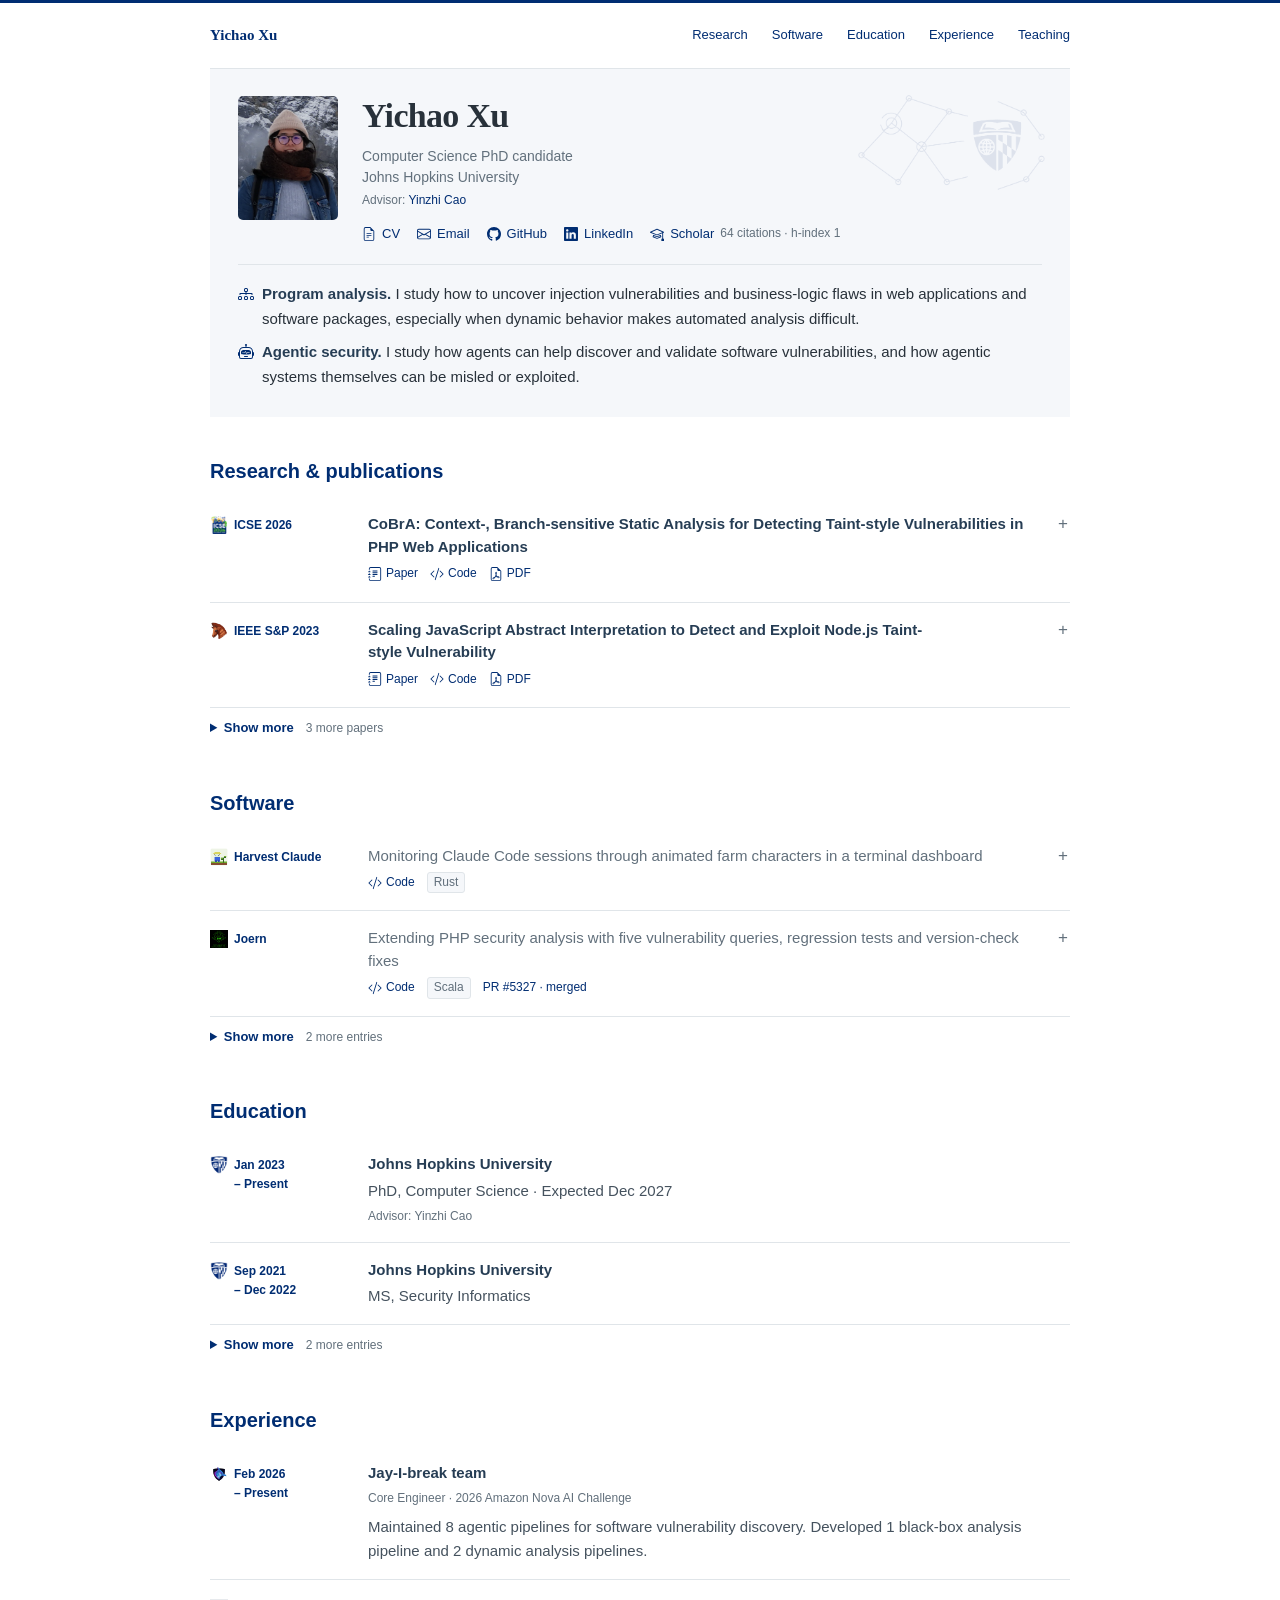
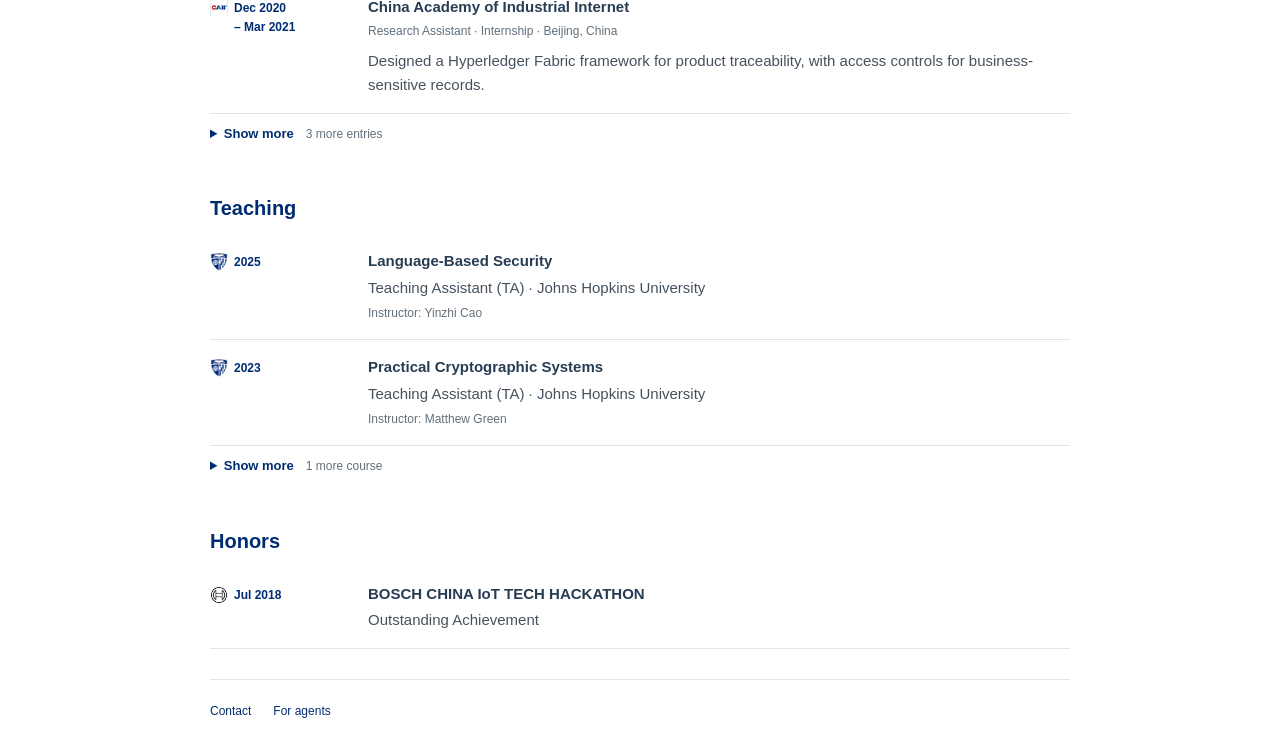
==== index.html @ 260a4c56 "feat(site): publish research homepage and one-page resume" ====
<!doctype html>
<!-- Source: templates/index.html.j2. Render with Jinja and the bibliometrics JSON data. -->
<html lang="en"><head><meta charset="utf-8"><meta name="viewport" content="width=device-width, initial-scale=1"><meta name="description" content="Yichao Xu, JHU computer science PhD candidate studying program analysis and agentic security."><title>Yichao Xu · Software Security Research</title><link rel="alternate" type="text/plain" href="llms.txt" title="Agent-readable profile"><link rel="stylesheet" href="home.css"><link rel="stylesheet" href="cobra-demo.css"></head>
<body><div class="site-wrap">
<header class="site-header"><a class="wordmark" href="#top">Yichao Xu</a><nav aria-label="Main navigation"><a href="#publications">Research</a><a href="#projects">Software</a><a href="#education">Education</a><a href="#experience">Experience</a><a href="#teaching">Teaching</a></nav></header>
<main id="top">
<div class="identity">
  <div class="identity-person">
  <img class="portrait" src="assets/github-avatar.png" width="100" height="124" alt="Yichao Xu">
  <div class="identity-copy">
    <h1>Yichao Xu</h1>
    <p class="position">Computer Science PhD candidate<br>Johns Hopkins University<br><span class="position-detail">Advisor: <a href="https://www.yinzhicao.org/">Yinzhi Cao</a></span></p>

  </div>
    <nav class="contacts" aria-label="Profile links">
      <a href="cv.html"><img class="link-icon" src="assets/icons/file-earmark-text.svg" width="14" height="14" alt="" aria-hidden="true">CV</a>
      <a href="mailto:yxu166@jhu.edu"><img class="link-icon" src="assets/icons/envelope.svg" width="14" height="14" alt="" aria-hidden="true">Email</a>
      <a href="https://github.com/samhsu-dev"><img class="link-icon" src="assets/icons/github.svg" width="14" height="14" alt="" aria-hidden="true">GitHub</a>
      <a href="https://www.linkedin.com/in/yichaoxu-jhu/"><img class="link-icon" src="assets/icons/linkedin.svg" width="14" height="14" alt="" aria-hidden="true">LinkedIn</a>
      <a href="https://scholar.google.com/citations?user=I8e-vacAAAAJ&amp;hl=en" title="Google Scholar, all-time citation metrics"><img class="link-icon" src="assets/icons/mortarboard.svg" width="14" height="14" alt="" aria-hidden="true">Scholar <span class="scholar-counts">64 citations · h-index 1</span></a>
    </nav>
  </div>
  <div class="identity-directions" aria-label="Research directions">
    <p><img class="direction-icon" src="assets/icons/diagram-3.svg" width="16" height="16" alt="" aria-hidden="true"><span><strong>Program analysis.</strong> I study how to uncover injection vulnerabilities and business-logic flaws in web applications and software packages, especially when dynamic behavior makes automated analysis difficult.</span></p>
    <p><img class="direction-icon" src="assets/icons/robot.svg" width="16" height="16" alt="" aria-hidden="true"><span><strong>Agentic security.</strong> I study how agents can help discover and validate software vulnerabilities, and how agentic systems themselves can be misled or exploited.</span></p>
  </div>
</div>
<section id="publications"><h2>Research &amp; publications</h2><article class="publication" id="cobra"><details class="work-details"><summary class="work-summary"><span class="entry-label"><span class="entry-marks"><img class="entry-icon" src="assets/icse-2026.png" width="18" height="18" alt="" aria-hidden="true"></span><span class="entry-label-text">ICSE 2026</span></span><div class="work-heading"><h3 class="work-title">CoBrA: Context-, Branch-sensitive Static Analysis for Detecting Taint-style Vulnerabilities in PHP Web Applications</h3> <span class="work-actions"><a href="https://dl.acm.org/doi/10.1145/3744916.3773195" aria-label="Paper: CoBrA: Context-, Branch-sensitive Static Analysis for Detecting Taint-style Vulnerabilities in PHP Web Applications"><img class="link-icon" src="assets/icons/journal-text.svg" width="14" height="14" alt="" aria-hidden="true">Paper</a><a href="https://github.com/jhu-seclab-cobra" aria-label="Code: CoBrA: Context-, Branch-sensitive Static Analysis for Detecting Taint-style Vulnerabilities in PHP Web Applications"><img class="link-icon" src="assets/icons/code-slash.svg" width="14" height="14" alt="" aria-hidden="true">Code</a><a href="https://www.yinzhicao.org/COBRA/cobra.pdf" aria-label="PDF: CoBrA: Context-, Branch-sensitive Static Analysis for Detecting Taint-style Vulnerabilities in PHP Web Applications"><img class="link-icon" src="assets/icons/file-earmark-pdf.svg" width="14" height="14" alt="" aria-hidden="true">PDF</a></span></div></summary><div class="work-body"><p class="pub-meta"><span>First author</span></p><p class="pub-description">PHP applications can choose which functions to call at runtime, making vulnerabilities difficult to detect statically. I designed and built CoBrA to resolve these calls using their calling context and track unsafe input flows. It found 54 previously unknown vulnerabilities in 19 web applications.</p><p class="pub-authors"><strong>Yichao Xu</strong>, Mingqing Kang, Neil Thimmaiah, Rigel Gjomemo, V. N. Venkatakrishnan, Yinzhi Cao</p><details class="demo-disclosure" id="cobra-demo-details">
      <summary>How CoBrA works <span>Resolve dynamic calls, then check the data flow</span></summary>
    <div class="cobra-demo">
      <div class="demo-toolbar">
        <span class="demo-toolbar-label"><img class="demo-logo" src="assets/cobra.png" width="40" height="40" alt="CoBrA">Which paths can this request take?</span>
        <div class="context-options" role="group" aria-label="Choose a calling context">
          <button type="button" data-context="feed" aria-pressed="true">Feed call</button>
          <button type="button" data-context="admin" aria-pressed="false">Admin call</button>
        </div>
      </div>
      <div class="phase-controls" role="group" aria-label="CoBrA analysis phases">
        <button type="button" data-phase="0" aria-pressed="true"><span>Phase I</span>Dependency generation</button>
        <button type="button" data-phase="1" aria-pressed="false"><span>Phase II</span>Call paths generation</button>
        <button type="button" data-phase="2" aria-pressed="false"><span>Phase III</span>Vulnerabilities detection</button>
      </div>
      <div class="phase-takeaway"><h4 id="phase-heading"></h4><p id="cobra-result" aria-live="polite"></p></div>

      <div class="demo-panels">
        <div class="demo-code-panel"><p class="demo-code-label">PHP</p><pre class="demo-code" aria-label="Simplified PHP example"><code id="cobra-code"></code></pre></div>
        <div class="demo-graph-panel">
          <p class="demo-graph-label" id="graph-label">Dependencies within controller</p>
          <p class="target-label" id="target-label">$action . "_controller" → ?</p>
          <div class="call-graph" id="cobra-graph" role="img" aria-label="Analysis graph; the current phase and result are described in adjacent text."></div>
        </div>
      </div>
      <div class="demo-nav"><button id="cobra-next" type="button">Next: Phase II →</button></div>
      <details class="technical-details"><summary>Phase details: input, method and output</summary>
      <dl class="phase-explanation"><dt>Input</dt><dd id="phase-input"></dd><dt>Method</dt><dd id="phase-method"></dd><dt>Output</dt><dd id="phase-output"></dd></dl>
      </details>
<details class="technical-details"><summary>Full reduced PHP example</summary><pre class="full-code"><code id="cobra-full-code"></code></pre></details>
</div>
<p class="demo-caption">Adapted from the <a href="https://www.yinzhicao.org/COBRA/cobra.pdf">paper’s Emoncms example</a>; parsing, database setup and the other engine’s body are omitted. Predefined analysis states; no PHP or CoBrA execution.</p>
</details></div></details></article>
<article class="publication" id="fast"><details class="work-details"><summary class="work-summary"><span class="entry-label"><span class="entry-marks"><img class="entry-icon" src="assets/ieee-sp-2023.png" width="18" height="18" alt="" aria-hidden="true"></span><span class="entry-label-text">IEEE S&amp;P 2023</span></span><div class="work-heading"><h3 class="work-title">Scaling JavaScript Abstract Interpretation to Detect and Exploit Node.js Taint-style Vulnerability</h3> <span class="work-actions"><a href="https://ieeexplore.ieee.org/document/10179352" aria-label="Paper: Scaling JavaScript Abstract Interpretation to Detect and Exploit Node.js Taint-style Vulnerability"><img class="link-icon" src="assets/icons/journal-text.svg" width="14" height="14" alt="" aria-hidden="true">Paper</a><a href="https://github.com/fast-sp-2023/fast" aria-label="Code: Scaling JavaScript Abstract Interpretation to Detect and Exploit Node.js Taint-style Vulnerability"><img class="link-icon" src="assets/icons/code-slash.svg" width="14" height="14" alt="" aria-hidden="true">Code</a><a href="https://www.yinzhicao.org/FAST/ODGen-FAST.pdf" aria-label="PDF: Scaling JavaScript Abstract Interpretation to Detect and Exploit Node.js Taint-style Vulnerability"><img class="link-icon" src="assets/icons/file-earmark-pdf.svg" width="14" height="14" alt="" aria-hidden="true">PDF</a></span></div></summary><div class="work-body"><p class="pub-meta"><span>Second author</span></p><p class="pub-description">FAST addresses the cost of analyzing dynamic JavaScript by constructing candidate call paths, then focusing analysis on statements relevant to a potential vulnerability. I implemented JavaScript abstract interpretation and led the evaluation, which found 242 previously unknown vulnerabilities in npm packages.</p><p class="pub-authors">Mingqing Kang, <strong>Yichao Xu</strong>, Song Li, Rigel Gjomemo, Jianwei Hou, V. N. Venkatakrishnan, Yinzhi Cao</p></div></details></article>
<details class="more-items" id="more-publications"><summary><span class="when-closed">Show more</span><span class="when-open">Show less</span><span class="summary-note">3 more papers</span></summary><article class="publication" id="discovery"><details class="work-details"><summary class="work-summary"><span class="entry-label"><span class="entry-marks"><img class="entry-icon" src="assets/icons/journal-text.svg" width="18" height="18" alt="" aria-hidden="true"></span><span class="entry-label-text">Preprint 2026</span></span><div class="work-heading"><h3 class="work-title">Discovery or Memorization? A Faithful Benchmark for Real-World Business-Logic Vulnerability Discovery</h3> <span class="work-actions"><a href="https://arxiv.org/abs/2610.17542" aria-label="Paper: Discovery or Memorization? A Faithful Benchmark for Real-World Business-Logic Vulnerability Discovery"><img class="link-icon" src="assets/icons/journal-text.svg" width="14" height="14" alt="" aria-hidden="true">Paper</a><a href="https://arxiv.org/pdf/2610.17542" aria-label="PDF: Discovery or Memorization? A Faithful Benchmark for Real-World Business-Logic Vulnerability Discovery"><img class="link-icon" src="assets/icons/file-earmark-pdf.svg" width="14" height="14" alt="" aria-hidden="true">PDF</a></span></div></summary><div class="work-body"><p class="pub-meta"><span>arXiv preprint</span></p><p class="pub-description">AnonVul evaluates whether vulnerability-discovery agents find business-logic flaws or rely on recognizable software identity. The benchmark uses anonymized vulnerability tasks, sandboxed execution and expert-defined checks to test discovery performance.</p><p class="pub-authors">Rui Yang, <strong>Yichao Xu</strong>, Zhuohao Zhang, Jiahao Ji, Chaowei Xiao, Yinzhi Cao, Ziyang Li</p></div></details></article>
<article class="publication" id="context"><details class="work-details"><summary class="work-summary"><span class="entry-label"><span class="entry-marks"><img class="entry-icon" src="assets/icons/journal-text.svg" width="18" height="18" alt="" aria-hidden="true"></span><span class="entry-label-text">Preprint 2026</span></span><div class="work-heading"><h3 class="work-title">Same Request, Different Boundary: Evaluating Cybersecurity Assistance across Conversational Contexts</h3> <span class="work-actions"><a href="https://arxiv.org/abs/2609.00578" aria-label="Paper: Same Request, Different Boundary: Evaluating Cybersecurity Assistance across Conversational Contexts"><img class="link-icon" src="assets/icons/journal-text.svg" width="14" height="14" alt="" aria-hidden="true">Paper</a><a href="https://arxiv.org/pdf/2609.00578" aria-label="PDF: Same Request, Different Boundary: Evaluating Cybersecurity Assistance across Conversational Contexts"><img class="link-icon" src="assets/icons/file-earmark-pdf.svg" width="14" height="14" alt="" aria-hidden="true">PDF</a></span></div></summary><div class="work-body"><p class="pub-meta"><span>arXiv preprint</span></p><p class="pub-description">3R-Bench tests how preceding conversation changes an LLM’s response to the same cybersecurity request. It distinguishes refusal, bounded assistance, compliance and provider blocking, separating response behavior from the request itself.</p><p class="pub-authors">Rui Yang, Yang Hong, <strong>Yichao Xu</strong>, Zhengyu Liu, Yinzhi Cao, Ziyang Li</p></div></details></article><article class="publication" id="iot-dos"><details class="work-details"><summary class="work-summary"><span class="entry-label"><span class="entry-marks"><img class="entry-icon" src="assets/icons/journal-text.svg" width="18" height="18" alt="" aria-hidden="true"></span><span class="entry-label-text">2018</span></span><h3 class="work-title">A Denial of Services Attack for IOT System</h3></summary><div class="work-body"><p class="pub-meta"><span>Science and Wealth · Jun 2018</span></p><p class="entry-meta">ISSN 1671-2226</p></div></details></article></details></section>
<section id="projects"><h2>Software</h2>
<article class="software-entry"><details class="work-details"><summary class="work-summary"><h3 class="entry-label software-name"><span class="entry-marks"><img class="entry-icon" src="assets/harvest-icon.png" width="18" height="18" alt="" aria-hidden="true"></span><span>Harvest Claude</span></h3><div class="work-heading"><p class="software-tagline">Monitoring Claude Code sessions through animated farm characters in a terminal dashboard</p><span class="work-actions"><a href="https://github.com/samhsu-dev/harvest-claude" aria-label="Code: Harvest Claude"><img class="link-icon" src="assets/icons/code-slash.svg" width="14" height="14" alt="" aria-hidden="true">Code</a><span class="language-tag" aria-label="Language: Rust">Rust</span></span></div></summary><div class="work-body"><p class="project-description">Shows when agents are working, idle or waiting for input.</p>
<figure class="software-example"><figcaption>Example · Terminal</figcaption>
<p class="example-note">Requires Rust 1.85+ and a terminal with 24-bit color.</p>
<pre><code class="language-bash">git clone https://github.com/samhsu-dev/harvest-claude.git
cd harvest-claude
cargo install --path .
harvest-claude</code></pre>
<p class="example-note">Active Claude Code sessions appear automatically as farm characters.</p></figure>
<img class="software-preview" src="assets/harvest-preview.png" width="2446" height="1444" alt="Harvest Claude’s terminal farm interface with pixel-art characters and crop fields" loading="lazy"></div></details></article>
<article class="software-entry"><details class="work-details"><summary class="work-summary"><h3 class="entry-label software-name"><span class="entry-marks"><img class="entry-icon" src="assets/organizations/joern.png" width="18" height="18" alt="" aria-hidden="true"></span><span>Joern</span></h3><div class="work-heading"><p class="software-tagline">Extending PHP security analysis with five vulnerability queries, regression tests and version-check fixes</p><span class="work-actions"><a href="https://github.com/joernio/joern" aria-label="Code: Joern"><img class="link-icon" src="assets/icons/code-slash.svg" width="14" height="14" alt="" aria-hidden="true">Code</a><span class="language-tag" aria-label="Language: Scala">Scala</span><a href="https://github.com/joernio/joern/pull/5327" aria-label="Merged contribution: Joern PR 5327">PR #5327 · merged</a></span></div></summary><div class="work-body"><p class="project-description">Contributed upstream queries for SQL injection, command injection, code injection, unsafe file operations and XSS, with positive and negative tests. Also fixed PHP version checks for distribution-specific version strings. PR #5327 was merged on February 28, 2025.</p>
<figure class="software-example"><figcaption>Example · PHP test case</figcaption>
<p class="example-note">A minimal SQL-injection case from the merged PR’s tests:</p>
<pre><code class="language-php">&lt;?php
$input = $_GET[&quot;username&quot;];
$query = &quot;SELECT * FROM users WHERE name = '$input'&quot;;
$result = mysql_query($query);</code></pre>
<p class="example-note">The contributed query checks whether request input reaches a database call. The test pairs this case with a constant-input case that should produce no match.</p></figure>
</div></details></article>
<details class="more-items" id="more-projects"><summary><span class="when-closed">Show more</span><span class="when-open">Show less</span><span class="summary-note">2 more entries</span></summary>
<article class="software-entry"><details class="work-details"><summary class="work-summary"><h3 class="entry-label software-name"><span class="entry-marks"><img class="entry-icon" src="assets/icons/github.svg" width="18" height="18" alt="" aria-hidden="true"></span><span>cpg2py</span></h3><div class="work-heading"><p class="software-tagline">Querying Joern code property graphs in Python to explore program structure and data-flow relationships</p><span class="work-actions"><a href="https://github.com/samhsu-dev/cpg2py" aria-label="Code: cpg2py"><img class="link-icon" src="assets/icons/code-slash.svg" width="14" height="14" alt="" aria-hidden="true">Code</a><span class="language-tag" aria-label="Language: Python">Python</span></span></div></summary><div class="work-body"><p class="project-description">Supports loading exported graphs, querying nodes and edges, and traversing their relationships.</p>
<figure class="software-example"><figcaption>Example · Python</figcaption>
<p class="example-note">Install with <code>pip install cpg2py</code>. Use tab-delimited <code>nodes.csv</code> and <code>rels.csv</code> exports.</p>
<pre><code class="language-python">from pathlib import Path
from cpg2py import cpg_graph

graph = cpg_graph(Path(&quot;nodes.csv&quot;), Path(&quot;rels.csv&quot;))
for node in graph.nodes(lambda n: n.type == &quot;Function&quot;):
    print(node.name)</code></pre>
<p class="example-note">Prints the function names in the supplied graph.</p></figure>
</div></details></article>
<article class="software-entry"><details class="work-details"><summary class="work-summary"><h3 class="entry-label software-name"><span class="entry-marks"><img class="entry-icon" src="assets/icons/github.svg" width="18" height="18" alt="" aria-hidden="true"></span><span>ripsv0.5-cli</span></h3><div class="work-heading"><p class="software-tagline">Adapting the legacy RIPS PHP analyzer for command-line scanning and structured JSON reports</p><span class="work-actions"><a href="https://github.com/samhsu-dev/ripsv0.5-cli" aria-label="Code: ripsv0.5-cli"><img class="link-icon" src="assets/icons/code-slash.svg" width="14" height="14" alt="" aria-hidden="true">Code</a><span class="language-tag" aria-label="Language: PHP">PHP</span></span></div></summary><div class="work-body"><p class="project-description">Adapted RIPS v0.5 to run without its web interface, adding command-line options and JSON reporting for automated analysis workflows. Uses the original, discontinued RIPS v0.5 analysis engine.</p>
<figure class="software-example"><figcaption>Example · Terminal</figcaption>
<p class="example-note">Requires PHP. Replace <code>/path/to/php/project</code> with a local PHP source directory.</p>
<pre><code class="language-bash">git clone https://github.com/samhsu-dev/ripsv0.5-cli.git
cd ripsv0.5-cli
php rips.php /path/to/php/project --vector=xss --format=json</code></pre>
<p class="example-note">Scans the source for potential XSS and prints the findings in JSON format.</p></figure>
</div></details></article>
</details></section>
<section id="education"><h2>Education</h2>
<article class="background-entry"><div class="entry-label"><span class="entry-marks"><img class="entry-icon" src="assets/organizations/jhu.png" width="18" height="18" alt="" aria-hidden="true"></span><p class="entry-date"><span>Jan 2023</span> <span>– Present</span></p></div><div class="entry-content"><h3>Johns Hopkins University</h3><p>PhD, Computer Science · Expected Dec 2027</p><p class="entry-meta">Advisor: Yinzhi Cao</p></div></article>
<article class="background-entry"><div class="entry-label"><span class="entry-marks"><img class="entry-icon" src="assets/organizations/jhu.png" width="18" height="18" alt="" aria-hidden="true"></span><p class="entry-date"><span>Sep 2021</span> <span>– Dec 2022</span></p></div><div class="entry-content"><h3>Johns Hopkins University</h3><p>MS, Security Informatics</p></div></article>
<details class="more-items" id="more-education"><summary><span class="when-closed">Show more</span><span class="when-open">Show less</span><span class="summary-note">2 more entries</span></summary><article class="background-entry"><div class="entry-label"><span class="entry-marks"><img class="entry-icon" src="assets/organizations/ucl.ico" width="18" height="18" alt="" aria-hidden="true"></span><p class="entry-date"><span>Sep 2019</span> <span>– Oct 2020</span></p></div><div class="entry-content"><h3>University College London</h3><p>MSc, Software Systems Engineering · Distinction</p></div></article>
<article class="background-entry"><div class="entry-label"><span class="entry-marks"><img class="entry-icon" src="assets/organizations/liverpool.svg" width="18" height="18" alt="" aria-hidden="true"><img class="entry-icon" src="assets/organizations/xjtlu.ico" width="18" height="18" alt="" aria-hidden="true"></span><p class="entry-date">2015–2019</p></div><div class="entry-content"><h3>University of Liverpool &amp; Xi’an Jiaotong-Liverpool University</h3><p>BSc (Honours), Information and Computing Science</p><p class="entry-meta">2+2 joint programme · First Class Honours</p></div></article></details></section>
<section id="experience"><h2>Experience</h2>
<article class="background-entry"><div class="entry-label"><span class="entry-marks"><img class="entry-icon" src="assets/organizations/jay-i-break.png" width="18" height="18" alt="" aria-hidden="true"></span><p class="entry-date"><span>Feb 2026</span> <span>– Present</span></p></div><div class="entry-content"><h3>Jay-I-break team</h3><p class="entry-meta">Core Engineer · 2026 Amazon Nova AI Challenge</p><p>Maintained 8 agentic pipelines for software vulnerability discovery. Developed 1 black-box analysis pipeline and 2 dynamic analysis pipelines.</p></div></article>
<article class="background-entry"><div class="entry-label"><span class="entry-marks"><img class="entry-icon" src="assets/organizations/caii.png" width="18" height="18" alt="" aria-hidden="true"></span><p class="entry-date"><span>Dec 2020</span> <span>– Mar 2021</span></p></div><div class="entry-content"><h3>China Academy of Industrial Internet</h3><p class="entry-meta">Research Assistant · Internship · Beijing, China</p><p>Designed a Hyperledger Fabric framework for product traceability, with access controls for business-sensitive records.</p></div></article>
<details class="more-items" id="more-experience"><summary><span class="when-closed">Show more</span><span class="when-open">Show less</span><span class="summary-note">3 more entries</span></summary>
<article class="background-entry"><div class="entry-label"><span class="entry-marks"><img class="entry-icon" src="assets/organizations/jhu.png" width="18" height="18" alt="" aria-hidden="true"></span><p class="entry-date"><span>Sep 2021</span> <span>– Present</span></p></div><div class="entry-content"><h3>Johns Hopkins University · SecLab</h3><p class="entry-meta">Research Assistant</p><p>Research on software vulnerability discovery through static analysis and fuzzing.</p></div></article>
<article class="background-entry"><div class="entry-label"><span class="entry-marks"><img class="entry-icon" src="assets/organizations/jhu.png" width="18" height="18" alt="" aria-hidden="true"></span><p class="entry-date"><span>Sep 2022</span> <span>– 2023</span></p></div><div class="entry-content"><h3>Johns Hopkins University · S4 Lab</h3><p class="entry-meta">Research Assistant · Internship</p><p>Built C++ simulations in OMNeT++ to study denial-of-service attacks and defenses in vehicular networks.</p></div></article>
<article class="background-entry"><div class="entry-label"><span class="entry-marks"><img class="entry-icon" src="assets/organizations/ucl.ico" width="18" height="18" alt="" aria-hidden="true"></span><p class="entry-date">Jun–Sep 2020</p></div><div class="entry-content"><h3>University College London</h3><p class="entry-meta">Research Assistant</p><p>Built a Python tool to link tests to source methods using their co-evolution in Git repositories.</p></div></article>
</details></section>
<section id="teaching"><h2>Teaching</h2>
<article class="background-entry"><div class="entry-label"><span class="entry-marks"><img class="entry-icon" src="assets/organizations/jhu.png" width="18" height="18" alt="" aria-hidden="true"></span><p class="entry-date">2025</p></div><div class="entry-content"><h3>Language-Based Security</h3><p>Teaching Assistant (TA) · Johns Hopkins University</p><p class="entry-meta">Instructor: Yinzhi Cao</p></div></article>
<article class="background-entry"><div class="entry-label"><span class="entry-marks"><img class="entry-icon" src="assets/organizations/jhu.png" width="18" height="18" alt="" aria-hidden="true"></span><p class="entry-date">2023</p></div><div class="entry-content"><h3>Practical Cryptographic Systems</h3><p>Teaching Assistant (TA) · Johns Hopkins University</p><p class="entry-meta">Instructor: Matthew Green</p></div></article>
<details class="more-items" id="more-teaching"><summary><span class="when-closed">Show more</span><span class="when-open">Show less</span><span class="summary-note">1 more course</span></summary><article class="background-entry"><div class="entry-label"><span class="entry-marks"><img class="entry-icon" src="assets/organizations/jhu.png" width="18" height="18" alt="" aria-hidden="true"></span><p class="entry-date">2022</p></div><div class="entry-content"><h3>Future Networks</h3><p>Course Assistant (CA) · Johns Hopkins University</p><p class="entry-meta">Instructor: Krishan Sabnani</p></div></article></details></section>
<section id="honors"><h2>Honors</h2>
<article class="background-entry"><div class="entry-label"><span class="entry-marks"><img class="entry-icon" src="assets/organizations/bosch.svg" width="18" height="18" alt="" aria-hidden="true"></span><p class="entry-date">Jul 2018</p></div><div class="entry-content"><h3>BOSCH CHINA IoT TECH HACKATHON</h3><p>Outstanding Achievement</p></div></article></section>
</main><footer><a href="mailto:yxu166@jhu.edu">Contact</a><a href="llms.txt">For agents</a></footer></div><script defer src="vendor/cytoscape-3.34.4.min.js"></script><script defer src="cobra-graph.js"></script><script defer src="cobra-demo.js"></script></body></html>
---- home.css ----
:root { --blue:#002d72; --ink:#28313a; --muted:#62707c; --line:#e0e5e9; --serif:"Source Serif 4",Charter,Georgia,serif; --sans:"Work Sans",-apple-system,BlinkMacSystemFont,"Segoe UI",sans-serif; --mono:ui-monospace,SFMono-Regular,Consolas,monospace; --body-size:15px; --title-size:15px; --section-size:20px; --meta-size:12px; --section-gap:40px; --row-space:16px; --entry-gap:18px; --label-width:140px; }
* { box-sizing:border-box; }
body { margin:0; background:white; color:var(--ink); font:var(--body-size)/1.6 var(--sans); border-top:3px solid var(--blue); }
.site-wrap { width:min(860px,calc(100% - 48px)); margin:auto; }
a { color:var(--blue); text-decoration:none; text-underline-offset:3px; }
a:hover { text-decoration:underline; }
button { font:inherit; }
a:focus-visible,button:focus-visible,summary:focus-visible { outline:3px solid #68ace5; outline-offset:3px; }
h1,h2,h3,p { margin:0; }
h1 { font:600 34px/1.2 var(--serif); letter-spacing:-.02em; }
h2 { font:600 var(--section-size)/1.4 var(--sans); color:var(--blue); margin-bottom:12px; }
h3 { font:600 var(--title-size)/1.5 var(--sans); color:#263d54; }
.site-header { position:sticky; top:0; z-index:30; display:flex; justify-content:space-between; gap:20px; align-items:center; padding:22px 0; background:#fff; box-shadow:0 1px 0 var(--line); }
.wordmark { font:600 15px var(--serif); }
.site-header nav { display:flex; flex-wrap:wrap; gap:10px 24px; font-size:13px; }
.identity { padding:28px; background:#f5f7fa url('assets/identity-background.png') right 18px top 14px / 200px 121px no-repeat; }
.identity-person { display:grid; grid-template-columns:100px minmax(0,1fr); align-content:start; column-gap:24px; }
.portrait { grid-row:1 / 3; display:block; width:100px; height:124px; object-fit:cover; border-radius:5px; }
.identity-copy { min-width:0; padding-right:150px; }
.identity-directions { margin-top:20px; padding-top:17px; border-top:1px solid var(--line); line-height:1.65; }
.identity-directions p { display:grid; grid-template-columns:16px minmax(0,1fr); gap:8px; align-items:start; }
.direction-icon { display:block; width:16px; height:16px; margin-top:4px; }
.identity-directions p + p { margin-top:8px; }
.identity-directions strong { color:#263d54; font-weight:600; }
.position { font-size:14px; line-height:1.55; color:var(--muted); margin-top:9px; }
.position-detail { font-size:12px; }
.contacts { grid-column:2; display:flex; flex-wrap:wrap; gap:8px 17px; font-size:13px; margin-top:13px; }
.contacts a { display:inline-flex; align-items:center; gap:6px; white-space:nowrap; }
.scholar-counts { font-size:12px; color:var(--muted); font-weight:400; }
.link-icon { width:14px; height:14px; flex:none; }
main { scroll-margin-top:90px; }
main > section { padding-top:var(--section-gap); scroll-margin-top:72px; }
.publication,.software-entry,.background-entry { border-bottom:1px solid var(--line); }
.work-summary { display:grid; grid-template-columns:var(--label-width) minmax(0,1fr) 14px; gap:var(--entry-gap); align-items:baseline; padding:var(--row-space) 0; cursor:pointer; list-style:none; }
.work-summary::-webkit-details-marker { display:none; }
.work-summary::after { content:"+"; color:var(--muted); text-align:center; font-size:17px; line-height:1.3; }
.work-details[open] > .work-summary::after { content:"−"; }
.entry-label { display:flex; align-items:baseline; gap:6px; min-width:0; color:var(--blue); font-size:var(--meta-size); line-height:1.6; font-weight:600; }
.entry-label-text { white-space:nowrap; }
.entry-marks { display:grid; gap:4px; width:18px; flex:none; align-self:flex-start; }
.entry-icon { display:block; width:18px; height:18px; object-fit:contain; }
.work-heading { min-width:0; }
.work-title { display:block; text-wrap:pretty; }
.work-actions { display:flex; flex-wrap:wrap; align-items:center; gap:4px 12px; margin-top:4px; font-size:12px; font-weight:400; white-space:nowrap; }
.work-actions a { display:inline-flex; align-items:center; gap:4px; padding:2px 0; }
.software-tagline { color:var(--muted); font-weight:400; line-height:1.5; }
.language-tag { display:inline-flex; align-items:center; padding:0 6px; border:1px solid var(--line); border-radius:3px; background:#f5f7fa; color:var(--muted); font-size:var(--meta-size); line-height:1.6; }
.work-summary:hover .work-title { color:var(--blue); }
.work-body { padding:0 32px var(--row-space) calc(var(--label-width) + var(--entry-gap)); }
.pub-meta { display:flex; flex-wrap:wrap; gap:13px; margin-bottom:6px; font-size:12px; line-height:1.5; color:var(--muted); }
.pub-meta span:first-child { color:var(--blue); font-weight:650; }
.pub-description,.project-description { margin-top:10px; color:#45525e; }
.pub-authors { margin-top:10px; color:#6a7680; font-size:13px; line-height:1.6; }
.pub-authors strong { color:#495965; font-weight:600; }
.software-entry .project-description { margin-top:0; }
.software-example { margin:12px 0 0; min-width:0; }
.software-example figcaption { color:var(--blue); font-size:var(--meta-size); font-weight:600; }
.software-example .example-note { margin-top:5px; color:var(--muted); font-size:var(--meta-size); line-height:1.6; }
.software-example pre { max-width:100%; overflow-x:auto; margin:8px 0; padding:12px 14px; border:1px solid var(--line); border-radius:3px; background:#f5f7fa; color:var(--ink); font:12px/1.65 var(--mono); tab-size:4; }
.software-example code { font-family:var(--mono); }
.software-preview { display:block; width:100%; max-width:360px; height:auto; margin-top:14px; border:1px solid var(--line); border-radius:3px; }
.entry-meta { font-size:var(--meta-size); color:var(--muted); margin-top:4px; }
.more-items > summary { cursor:pointer; color:var(--blue); font-size:13px; font-weight:600; padding:10px 0; }
.more-items[open] > summary { border-bottom:1px solid var(--line); }
.summary-note { font-size:12px; color:var(--muted); font-weight:400; margin-left:12px; }
.when-open { display:none; }
.more-items[open] > summary .when-open { display:inline; }
.more-items[open] > summary .when-closed { display:none; }
.more-items[open] > summary .summary-note { display:none; }
.background-entry { display:grid; grid-template-columns:var(--label-width) minmax(0,1fr) 14px; align-items:baseline; gap:var(--entry-gap); padding:var(--row-space) 0; }
.entry-content { grid-column:2; min-width:0; }
.entry-content h3 { margin-bottom:3px; }
.entry-content > p { color:#45525e; }
.entry-date { font-variant-numeric:tabular-nums; }
.entry-date span { display:block; white-space:nowrap; }
.entry-content > .entry-meta { color:var(--muted); }
.entry-content > .entry-meta + p { margin-top:7px; }
footer { display:flex; gap:22px; padding:22px 0 30px; border-top:1px solid var(--line); margin-top:30px; font-size:12px; }
@media(max-width:780px) {
 :root { --section-gap:32px; --row-space:14px; }
 .site-wrap { width:calc(100% - 32px); }
 .site-header { gap:14px; flex-wrap:wrap; padding:18px 0; }
 .site-header nav { gap:18px; }
 main { scroll-margin-top:148px; }
 main > section { scroll-margin-top:130px; }
 .identity { padding:23px 18px; background-image:none; }
 .identity-person { grid-template-columns:72px minmax(0,1fr); column-gap:17px; background-image:none; }
 .identity-copy { padding-right:0; }
 .portrait { grid-row:1; width:72px; height:90px; }
 .contacts { grid-column:1 / -1; margin-top:18px; }
 .identity-directions { padding-top:16px; }
 h1 { font-size:29px; }
}
@media(max-width:620px) {
 .work-summary { grid-template-columns:minmax(0,1fr) 14px; gap:5px 12px; }
 .entry-label { grid-column:1; }
 .entry-marks { display:flex; width:auto; }
 .work-heading,.work-summary > .work-title { grid-column:1; }
 .work-summary::after { grid-column:2; grid-row:1 / 3; align-self:center; }
 .work-body { padding-right:0; padding-left:0; }
 .background-entry { grid-template-columns:minmax(0,1fr); gap:5px; }
 .entry-content { grid-column:1; }
 .entry-date span { display:inline; }
 .summary-note { margin-left:8px; }
}
---- cobra-demo.css ----
.demo-disclosure { border:1px solid #dce1e6; background:#fff; margin-top:13px; }
.demo-disclosure > summary { padding:11px 14px; font-size:14px; font-weight:600; color:var(--blue); cursor:pointer; }
.demo-disclosure > summary span { margin-left:12px; font-weight:400; font-size:12px; color:#64717d; }
.cobra-demo { border-top:1px solid #dce1e6; container-type:inline-size; }
.demo-toolbar { display:flex; align-items:center; justify-content:space-between; gap:14px; padding:14px 16px; border-bottom:1px solid #dce1e6; }
.demo-toolbar-label { font-size:13px; color:#46576a; }
.context-options { display:flex; gap:6px; }
.context-options button { padding:6px 10px; background:#fff; border:1px solid #bec8d4; color:#34465c; cursor:pointer; font-size:13px; }
.context-options button[aria-pressed="true"] { background:var(--blue); color:#fff; border-color:var(--blue); }
.phase-controls { display:grid; grid-template-columns:repeat(3,minmax(0,1fr)); border-bottom:1px solid #dce1e6; }
.phase-controls button { border:0; border-right:1px solid #dce1e6; background:#fff; color:#475c72; padding:11px; cursor:pointer; font-size:12px; text-align:left; }
.phase-controls button:last-child { border-right:0; }
.phase-controls button span { display:block; font-size:12px; font-weight:650; margin-bottom:3px; }
.phase-controls button[aria-pressed="true"] { background:#e8eff9; color:#002d72; box-shadow:inset 0 -2px 0 #002d72; }
.phase-takeaway { padding:17px 16px; border-bottom:1px solid #dce1e6; }
.phase-takeaway h4 { font-size:16px; line-height:1.4; margin:0 0 7px; font-weight:600; color:#263d54; }
.phase-takeaway p { font-size:14px; color:#46525f; line-height:1.6; }
.demo-panels { display:grid; grid-template-columns:minmax(0,1.12fr) minmax(0,1fr); }
.demo-code-panel { background:#142437; padding:17px 10px; min-width:0; }
.demo-code-label { font-size:11px; letter-spacing:.08em; text-transform:uppercase; color:#c5d4e4; margin:0 0 12px 10px; }
.demo-code { margin:0; overflow-x:auto; font:12px/1.8 var(--mono); white-space:pre; color:#e6edf5; }
.demo-code-line { display:block; min-height:1.8em; padding:0 10px; border-left:2px solid transparent; }
.demo-code-line.dynamic-target { background:#344565; border-color:#a9c3de; }
.demo-graph-panel { padding:17px 12px 10px; min-width:0; }
.demo-graph-label { font-size:12px; color:#536073; }
.call-graph { width:100%; height:320px; position:relative; margin-top:8px; }
.target-label { min-height:22px; font:11px/1.6 var(--mono); color:var(--blue); margin-top:7px; overflow-wrap:anywhere; }
.demo-nav { border-top:1px solid #dce1e6; display:flex; justify-content:flex-end; padding:12px 16px; }
.demo-nav button { border:1px solid var(--blue); color:#fff; background:var(--blue); cursor:pointer; padding:7px 12px; font-size:13px; font-weight:600; }
.technical-details { border-top:1px solid #dce1e6; }
.technical-details > summary { cursor:pointer; padding:10px 16px; font-size:13px; color:#46576a; }
.phase-explanation { margin:0; padding:4px 16px 16px; display:grid; grid-template-columns:54px minmax(0,1fr); gap:9px 13px; font-size:13px; line-height:1.6; }
.phase-explanation dt { font-weight:600; color:#34465c; }
.phase-explanation dd { margin:0; color:#46525f; }
.full-code { font:12px/1.7 var(--mono); background:#f6f8fa; padding:15px; margin:0; overflow-x:auto; }
.demo-caption { font-size:12px; color:#64717d; margin:13px 16px 16px; max-width:800px; }
.demo-caption a { color:var(--blue); text-decoration:underline; }
@media(max-width:750px) {
  .demo-panels { grid-template-columns:1fr; }
  .demo-toolbar { flex-wrap:wrap; }
  .call-graph { height:300px; }
  .demo-disclosure > summary span { display:block; margin-left:16px; }
  .phase-controls button { padding:10px 8px; }
}

@container (max-width:720px) { .demo-panels { grid-template-columns:1fr; } .call-graph { height:320px; } }

.demo-toolbar-label { display:flex; align-items:center; gap:10px; }
.demo-logo { width:40px; height:40px; object-fit:contain; flex:none; }
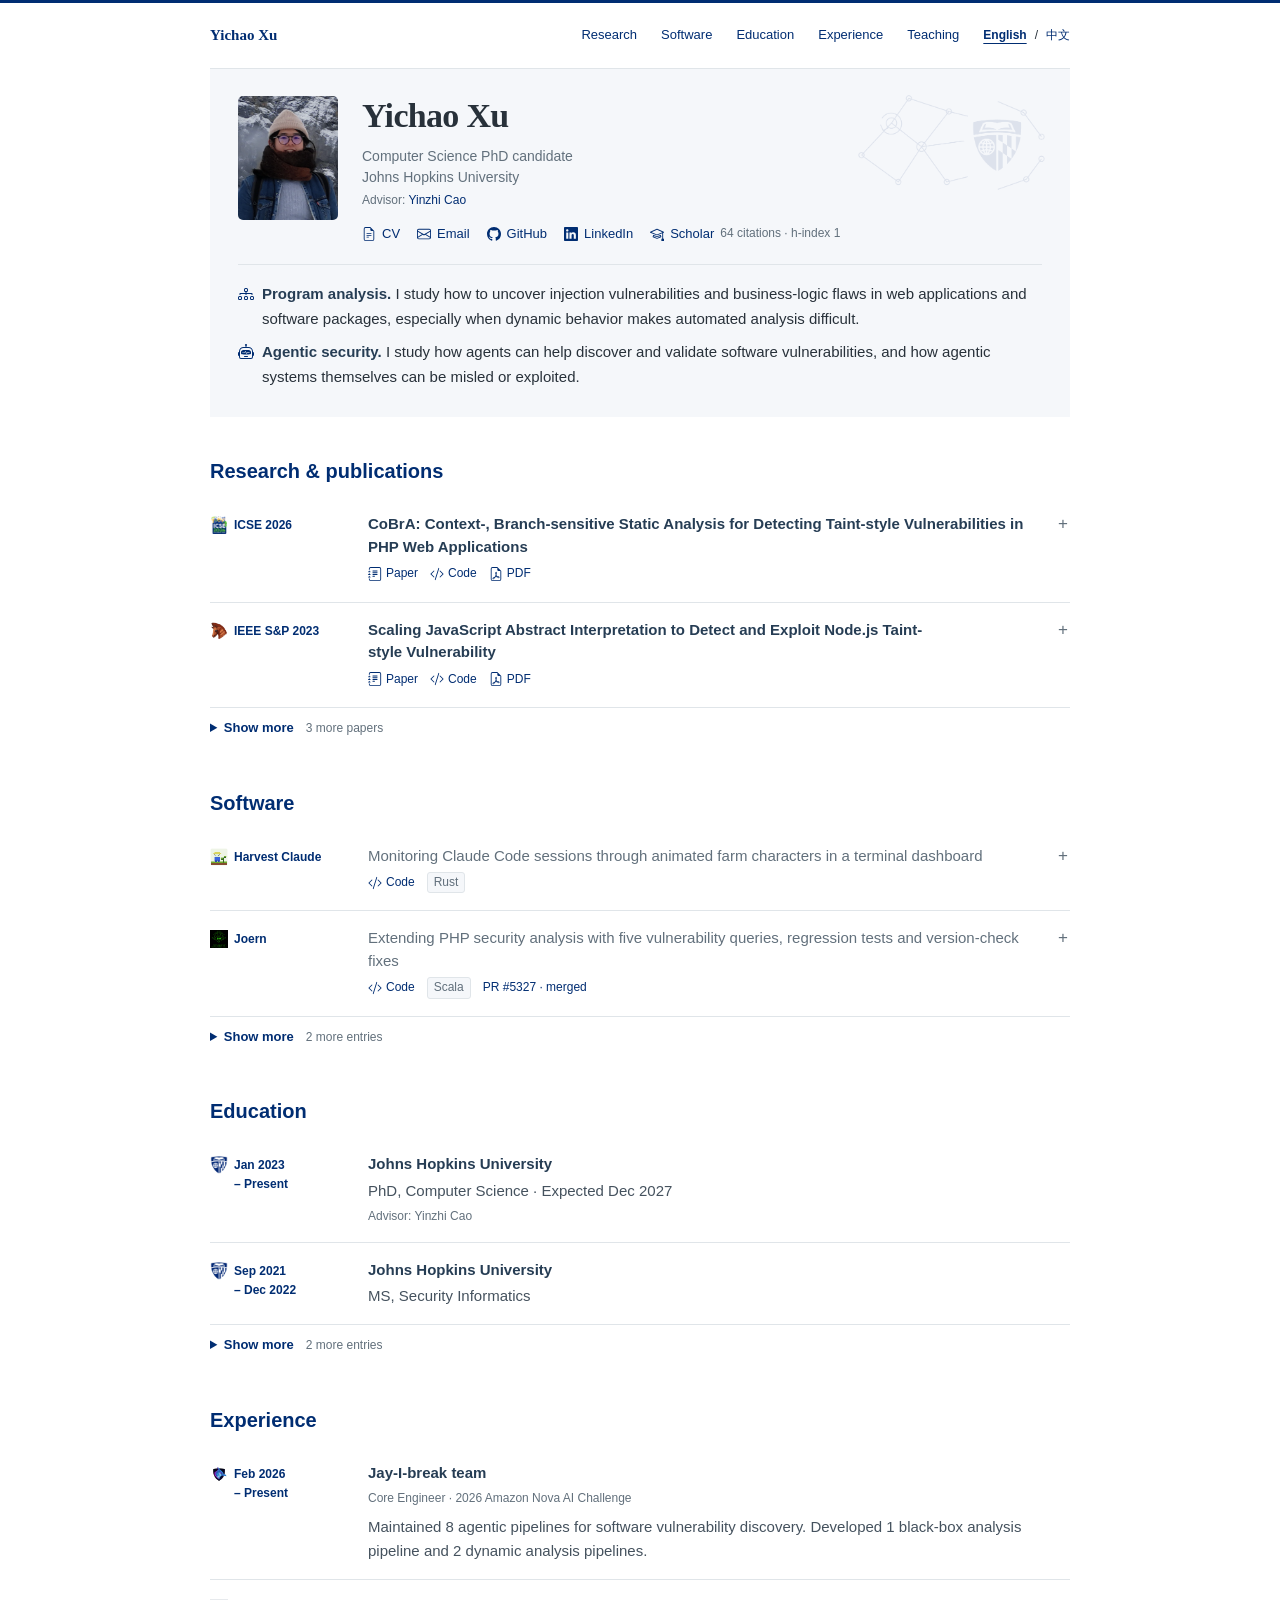
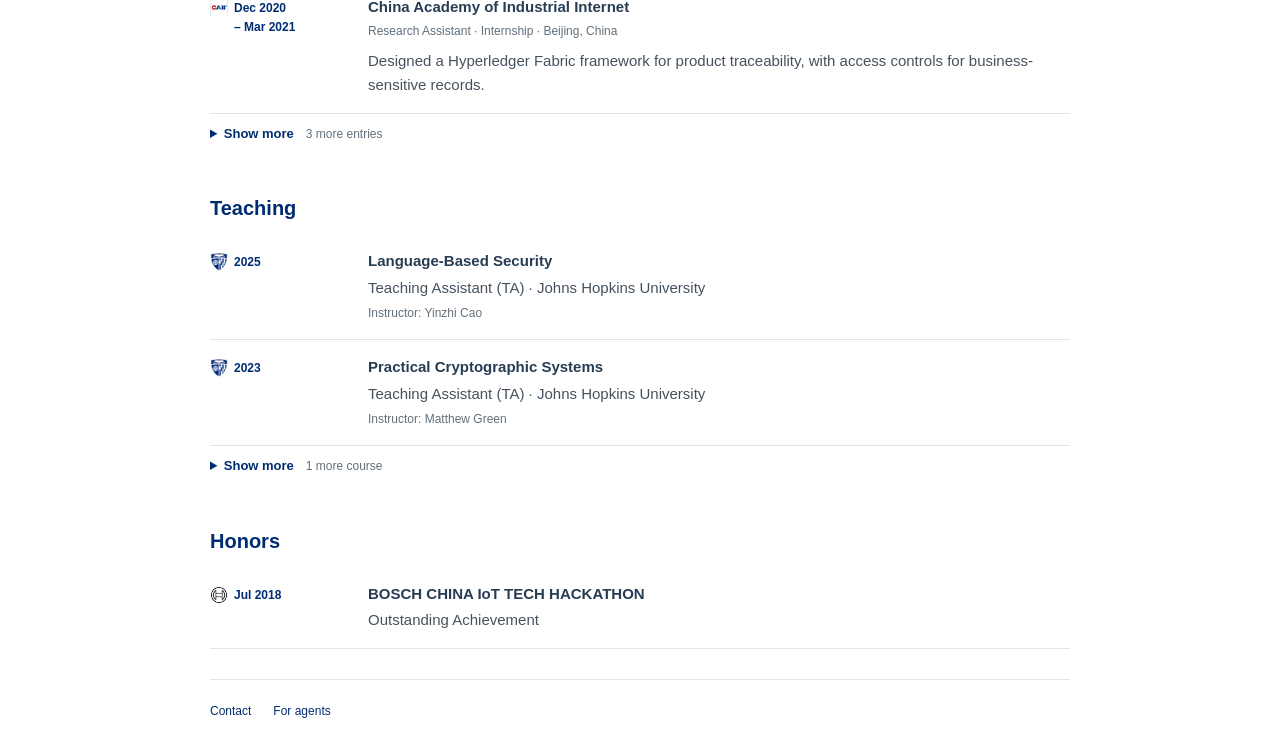
==== commit 253a8bf6: "feat(site): add Chinese homepage and resume" ====
--- a/index.html
+++ b/index.html
@@ -1,8 +1,9 @@
 <!doctype html>
+
 <!-- Source: templates/index.html.j2. Render with Jinja and the bibliometrics JSON data. -->
-<html lang="en"><head><meta charset="utf-8"><meta name="viewport" content="width=device-width, initial-scale=1"><meta name="description" content="Yichao Xu, JHU computer science PhD candidate studying program analysis and agentic security."><title>Yichao Xu · Software Security Research</title><link rel="alternate" type="text/plain" href="llms.txt" title="Agent-readable profile"><link rel="stylesheet" href="home.css"><link rel="stylesheet" href="cobra-demo.css"></head>
+<html lang="en"><head><meta charset="utf-8"><meta name="viewport" content="width=device-width, initial-scale=1"><meta name="description" content="Yichao Xu, JHU computer science PhD candidate studying program analysis and agentic security."><title>Yichao Xu · Software Security Research</title><link rel="alternate" type="text/plain" href="llms.txt" title="Agent-readable profile"><link rel="stylesheet" href="home.css?v=bilingual"><link rel="stylesheet" href="cobra-demo.css"><link rel="alternate" hreflang="en" href="index.html"><link rel="alternate" hreflang="zh-Hans" href="index-zh.html"></head>
 <body><div class="site-wrap">
-<header class="site-header"><a class="wordmark" href="#top">Yichao Xu</a><nav aria-label="Main navigation"><a href="#publications">Research</a><a href="#projects">Software</a><a href="#education">Education</a><a href="#experience">Experience</a><a href="#teaching">Teaching</a></nav></header>
+<header class="site-header"><a class="wordmark" href="#top">Yichao Xu</a><nav aria-label="Main navigation"><a href="#publications">Research</a><a href="#projects">Software</a><a href="#education">Education</a><a href="#experience">Experience</a><a href="#teaching">Teaching</a><span class="language-switch" role="group" aria-label="Language"><a href="index.html" lang="en" hreflang="en" aria-current="page">English</a><span aria-hidden="true">/</span><a href="index-zh.html" lang="zh-Hans" hreflang="zh-Hans">中文</a></span></nav></header>
 <main id="top">
 <div class="identity">
   <div class="identity-person">
@@ -120,4 +121,4 @@
 <details class="more-items" id="more-teaching"><summary><span class="when-closed">Show more</span><span class="when-open">Show less</span><span class="summary-note">1 more course</span></summary><article class="background-entry"><div class="entry-label"><span class="entry-marks"><img class="entry-icon" src="assets/organizations/jhu.png" width="18" height="18" alt="" aria-hidden="true"></span><p class="entry-date">2022</p></div><div class="entry-content"><h3>Future Networks</h3><p>Course Assistant (CA) · Johns Hopkins University</p><p class="entry-meta">Instructor: Krishan Sabnani</p></div></article></details></section>
 <section id="honors"><h2>Honors</h2>
 <article class="background-entry"><div class="entry-label"><span class="entry-marks"><img class="entry-icon" src="assets/organizations/bosch.svg" width="18" height="18" alt="" aria-hidden="true"></span><p class="entry-date">Jul 2018</p></div><div class="entry-content"><h3>BOSCH CHINA IoT TECH HACKATHON</h3><p>Outstanding Achievement</p></div></article></section>
-</main><footer><a href="mailto:yxu166@jhu.edu">Contact</a><a href="llms.txt">For agents</a></footer></div><script defer src="vendor/cytoscape-3.34.4.min.js"></script><script defer src="cobra-graph.js"></script><script defer src="cobra-demo.js"></script></body></html>
+</main><footer><a href="mailto:yxu166@jhu.edu">Contact</a><a href="llms.txt">For agents</a></footer></div><script type="application/json" id="site-translations">{}</script><script defer src="site_locale.js"></script><script defer src="vendor/cytoscape-3.34.4.min.js"></script><script defer src="cobra-graph.js?v=bilingual"></script><script defer src="cobra-demo.js?v=bilingual"></script></body></html>
--- a/home.css
+++ b/home.css
@@ -12,6 +12,9 @@
 h3 { font:600 var(--title-size)/1.5 var(--sans); color:#263d54; }
 .site-header { position:sticky; top:0; z-index:30; display:flex; justify-content:space-between; gap:20px; align-items:center; padding:22px 0; background:#fff; box-shadow:0 1px 0 var(--line); }
 .wordmark { font:600 15px var(--serif); }
+.language-switch { display:inline-flex; align-items:center; gap:8px; white-space:nowrap; font-size:12px; }
+.language-switch [aria-current="page"] { font-weight:600; text-decoration:underline; text-underline-offset:4px; }
+:lang(zh-Hans) { --sans:-apple-system,BlinkMacSystemFont,"PingFang SC","Microsoft YaHei","Noto Sans CJK SC",sans-serif; }
 .site-header nav { display:flex; flex-wrap:wrap; gap:10px 24px; font-size:13px; }
 .identity { padding:28px; background:#f5f7fa url('assets/identity-background.png') right 18px top 14px / 200px 121px no-repeat; }
 .identity-person { display:grid; grid-template-columns:100px minmax(0,1fr); align-content:start; column-gap:24px; }
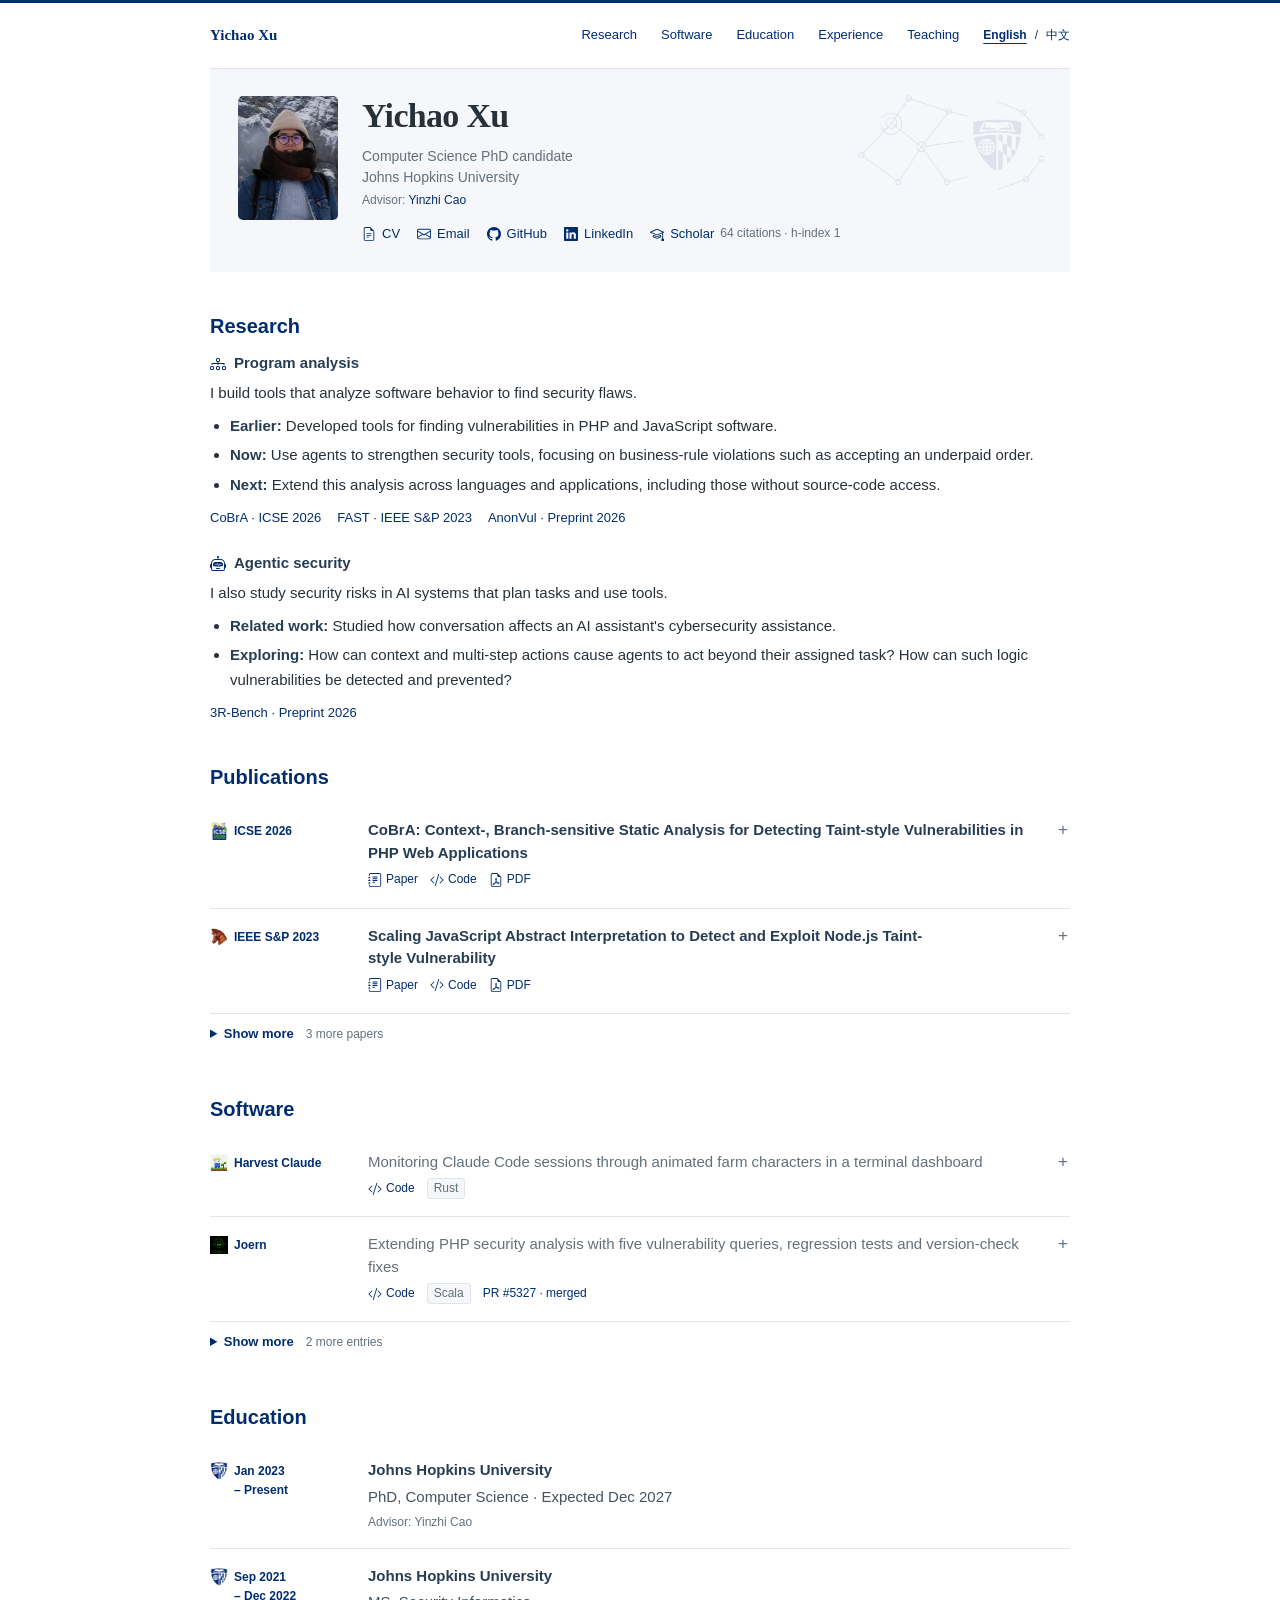
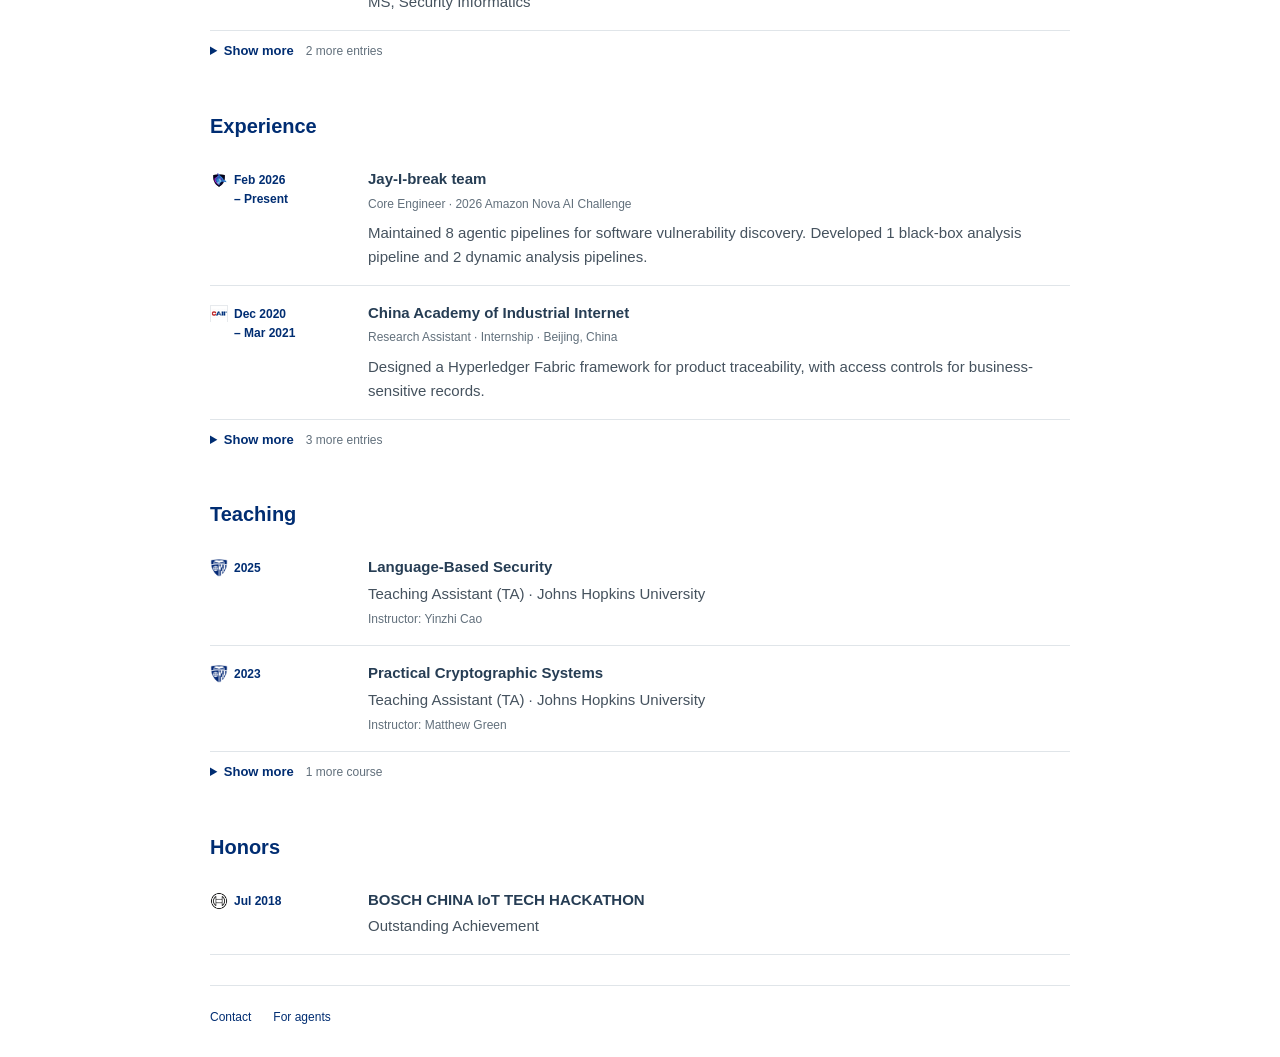
==== commit 40068954: "feat(site): clarify research scope and local paper links" ====
--- a/index.html
+++ b/index.html
@@ -1,9 +1,9 @@
 <!doctype html>
 
 <!-- Source: templates/index.html.j2. Render with Jinja and the bibliometrics JSON data. -->
-<html lang="en"><head><meta charset="utf-8"><meta name="viewport" content="width=device-width, initial-scale=1"><meta name="description" content="Yichao Xu, JHU computer science PhD candidate studying program analysis and agentic security."><title>Yichao Xu · Software Security Research</title><link rel="alternate" type="text/plain" href="llms.txt" title="Agent-readable profile"><link rel="stylesheet" href="home.css?v=bilingual"><link rel="stylesheet" href="cobra-demo.css"><link rel="alternate" hreflang="en" href="index.html"><link rel="alternate" hreflang="zh-Hans" href="index-zh.html"></head>
+<html lang="en"><head><meta charset="utf-8"><meta name="viewport" content="width=device-width, initial-scale=1"><meta name="description" content="Yichao Xu, JHU computer science PhD candidate studying program analysis and agentic security."><title>Yichao Xu · Software Security Research</title><link rel="alternate" type="text/plain" href="llms.txt" title="Agent-readable profile"><link rel="stylesheet" href="home.css?v=research"><link rel="stylesheet" href="cobra-demo.css"><link rel="alternate" hreflang="en" href="index.html"><link rel="alternate" hreflang="zh-Hans" href="index-zh.html"></head>
 <body><div class="site-wrap">
-<header class="site-header"><a class="wordmark" href="#top">Yichao Xu</a><nav aria-label="Main navigation"><a href="#publications">Research</a><a href="#projects">Software</a><a href="#education">Education</a><a href="#experience">Experience</a><a href="#teaching">Teaching</a><span class="language-switch" role="group" aria-label="Language"><a href="index.html" lang="en" hreflang="en" aria-current="page">English</a><span aria-hidden="true">/</span><a href="index-zh.html" lang="zh-Hans" hreflang="zh-Hans">中文</a></span></nav></header>
+<header class="site-header"><a class="wordmark" href="#top">Yichao Xu</a><nav aria-label="Main navigation"><a href="#research">Research</a><a href="#projects">Software</a><a href="#education">Education</a><a href="#experience">Experience</a><a href="#teaching">Teaching</a><span class="language-switch" role="group" aria-label="Language"><a href="index.html" lang="en" hreflang="en" aria-current="page">English</a><span aria-hidden="true">/</span><a href="index-zh.html" lang="zh-Hans" hreflang="zh-Hans">中文</a></span></nav></header>
 <main id="top">
 <div class="identity">
   <div class="identity-person">
@@ -21,12 +21,30 @@
       <a href="https://scholar.google.com/citations?user=I8e-vacAAAAJ&amp;hl=en" title="Google Scholar, all-time citation metrics"><img class="link-icon" src="assets/icons/mortarboard.svg" width="14" height="14" alt="" aria-hidden="true">Scholar <span class="scholar-counts">64 citations · h-index 1</span></a>
     </nav>
   </div>
-  <div class="identity-directions" aria-label="Research directions">
-    <p><img class="direction-icon" src="assets/icons/diagram-3.svg" width="16" height="16" alt="" aria-hidden="true"><span><strong>Program analysis.</strong> I study how to uncover injection vulnerabilities and business-logic flaws in web applications and software packages, especially when dynamic behavior makes automated analysis difficult.</span></p>
-    <p><img class="direction-icon" src="assets/icons/robot.svg" width="16" height="16" alt="" aria-hidden="true"><span><strong>Agentic security.</strong> I study how agents can help discover and validate software vulnerabilities, and how agentic systems themselves can be misled or exploited.</span></p>
+</div>
+<section id="research" aria-labelledby="research-title">
+  <h2 id="research-title">Research</h2>
+  <div class="research-direction">
+    <h3><img class="direction-icon" src="assets/icons/diagram-3.svg" width="16" height="16" alt="" aria-hidden="true">Program analysis</h3>
+    <p>I build tools that analyze software behavior to find security flaws.</p>
+    <ul class="research-progress">
+      <li><strong>Earlier:</strong> Developed tools for finding vulnerabilities in PHP and JavaScript software.</li>
+      <li><strong>Now:</strong> Use agents to strengthen security tools, focusing on business-rule violations such as accepting an underpaid order.</li>
+      <li><strong>Next:</strong> Extend this analysis across languages and applications, including those without source-code access.</li>
+    </ul>
+    <p class="research-links"><a href="#cobra">CoBrA · ICSE 2026</a><a href="#fast">FAST · IEEE S&amp;P 2023</a><a href="#discovery">AnonVul · Preprint 2026</a></p>
   </div>
-</div>
-<section id="publications"><h2>Research &amp; publications</h2><article class="publication" id="cobra"><details class="work-details"><summary class="work-summary"><span class="entry-label"><span class="entry-marks"><img class="entry-icon" src="assets/icse-2026.png" width="18" height="18" alt="" aria-hidden="true"></span><span class="entry-label-text">ICSE 2026</span></span><div class="work-heading"><h3 class="work-title">CoBrA: Context-, Branch-sensitive Static Analysis for Detecting Taint-style Vulnerabilities in PHP Web Applications</h3> <span class="work-actions"><a href="https://dl.acm.org/doi/10.1145/3744916.3773195" aria-label="Paper: CoBrA: Context-, Branch-sensitive Static Analysis for Detecting Taint-style Vulnerabilities in PHP Web Applications"><img class="link-icon" src="assets/icons/journal-text.svg" width="14" height="14" alt="" aria-hidden="true">Paper</a><a href="https://github.com/jhu-seclab-cobra" aria-label="Code: CoBrA: Context-, Branch-sensitive Static Analysis for Detecting Taint-style Vulnerabilities in PHP Web Applications"><img class="link-icon" src="assets/icons/code-slash.svg" width="14" height="14" alt="" aria-hidden="true">Code</a><a href="https://www.yinzhicao.org/COBRA/cobra.pdf" aria-label="PDF: CoBrA: Context-, Branch-sensitive Static Analysis for Detecting Taint-style Vulnerabilities in PHP Web Applications"><img class="link-icon" src="assets/icons/file-earmark-pdf.svg" width="14" height="14" alt="" aria-hidden="true">PDF</a></span></div></summary><div class="work-body"><p class="pub-meta"><span>First author</span></p><p class="pub-description">PHP applications can choose which functions to call at runtime, making vulnerabilities difficult to detect statically. I designed and built CoBrA to resolve these calls using their calling context and track unsafe input flows. It found 54 previously unknown vulnerabilities in 19 web applications.</p><p class="pub-authors"><strong>Yichao Xu</strong>, Mingqing Kang, Neil Thimmaiah, Rigel Gjomemo, V. N. Venkatakrishnan, Yinzhi Cao</p><details class="demo-disclosure" id="cobra-demo-details">
+  <div class="research-direction">
+    <h3><img class="direction-icon" src="assets/icons/robot.svg" width="16" height="16" alt="" aria-hidden="true">Agentic security</h3>
+    <p>I also study security risks in AI systems that plan tasks and use tools.</p>
+    <ul class="research-progress">
+      <li><strong>Related work:</strong> Studied how conversation affects an AI assistant&#39;s cybersecurity assistance.</li>
+      <li><strong>Exploring:</strong> How can context and multi-step actions cause agents to act beyond their assigned task? How can such logic vulnerabilities be detected and prevented?</li>
+    </ul>
+    <p class="research-links"><a href="#context">3R-Bench · Preprint 2026</a></p>
+  </div>
+</section>
+<section id="publications"><h2>Publications</h2><article class="publication" id="cobra"><details class="work-details"><summary class="work-summary"><span class="entry-label"><span class="entry-marks"><img class="entry-icon" src="assets/icse-2026.png" width="18" height="18" alt="" aria-hidden="true"></span><span class="entry-label-text">ICSE 2026</span></span><div class="work-heading"><h3 class="work-title">CoBrA: Context-, Branch-sensitive Static Analysis for Detecting Taint-style Vulnerabilities in PHP Web Applications</h3> <span class="work-actions"><a href="https://dl.acm.org/doi/10.1145/3744916.3773195" aria-label="Paper: CoBrA: Context-, Branch-sensitive Static Analysis for Detecting Taint-style Vulnerabilities in PHP Web Applications"><img class="link-icon" src="assets/icons/journal-text.svg" width="14" height="14" alt="" aria-hidden="true">Paper</a><a href="https://github.com/jhu-seclab-cobra" aria-label="Code: CoBrA: Context-, Branch-sensitive Static Analysis for Detecting Taint-style Vulnerabilities in PHP Web Applications"><img class="link-icon" src="assets/icons/code-slash.svg" width="14" height="14" alt="" aria-hidden="true">Code</a><a href="https://www.yinzhicao.org/COBRA/cobra.pdf" aria-label="PDF: CoBrA: Context-, Branch-sensitive Static Analysis for Detecting Taint-style Vulnerabilities in PHP Web Applications"><img class="link-icon" src="assets/icons/file-earmark-pdf.svg" width="14" height="14" alt="" aria-hidden="true">PDF</a></span></div></summary><div class="work-body"><p class="pub-meta"><span>First author</span></p><p class="pub-description">PHP applications can choose which functions to call at runtime, making vulnerabilities difficult to detect statically. I designed and built CoBrA to resolve these calls using their calling context and track unsafe input flows. It found 54 previously unknown vulnerabilities in 19 web applications.</p><p class="pub-authors"><strong>Yichao Xu</strong>, Mingqing Kang, Neil Thimmaiah, Rigel Gjomemo, V. N. Venkatakrishnan, Yinzhi Cao</p><details class="demo-disclosure" id="cobra-demo-details">
       <summary>How CoBrA works <span>Resolve dynamic calls, then check the data flow</span></summary>
     <div class="cobra-demo">
       <div class="demo-toolbar">
@@ -121,4 +139,4 @@
 <details class="more-items" id="more-teaching"><summary><span class="when-closed">Show more</span><span class="when-open">Show less</span><span class="summary-note">1 more course</span></summary><article class="background-entry"><div class="entry-label"><span class="entry-marks"><img class="entry-icon" src="assets/organizations/jhu.png" width="18" height="18" alt="" aria-hidden="true"></span><p class="entry-date">2022</p></div><div class="entry-content"><h3>Future Networks</h3><p>Course Assistant (CA) · Johns Hopkins University</p><p class="entry-meta">Instructor: Krishan Sabnani</p></div></article></details></section>
 <section id="honors"><h2>Honors</h2>
 <article class="background-entry"><div class="entry-label"><span class="entry-marks"><img class="entry-icon" src="assets/organizations/bosch.svg" width="18" height="18" alt="" aria-hidden="true"></span><p class="entry-date">Jul 2018</p></div><div class="entry-content"><h3>BOSCH CHINA IoT TECH HACKATHON</h3><p>Outstanding Achievement</p></div></article></section>
-</main><footer><a href="mailto:yxu166@jhu.edu">Contact</a><a href="llms.txt">For agents</a></footer></div><script type="application/json" id="site-translations">{}</script><script defer src="site_locale.js"></script><script defer src="vendor/cytoscape-3.34.4.min.js"></script><script defer src="cobra-graph.js?v=bilingual"></script><script defer src="cobra-demo.js?v=bilingual"></script></body></html>
+</main><footer><a href="mailto:yxu166@jhu.edu">Contact</a><a href="llms.txt">For agents</a></footer></div><script type="application/json" id="site-translations">{}</script><script defer src="site_locale.js"></script><script defer src="publication_links.js"></script><script defer src="vendor/cytoscape-3.34.4.min.js"></script><script defer src="cobra-graph.js?v=bilingual"></script><script defer src="cobra-demo.js?v=bilingual"></script></body></html>
--- a/home.css
+++ b/home.css
@@ -1,4 +1,4 @@
-:root { --blue:#002d72; --ink:#28313a; --muted:#62707c; --line:#e0e5e9; --serif:"Source Serif 4",Charter,Georgia,serif; --sans:"Work Sans",-apple-system,BlinkMacSystemFont,"Segoe UI",sans-serif; --mono:ui-monospace,SFMono-Regular,Consolas,monospace; --body-size:15px; --title-size:15px; --section-size:20px; --meta-size:12px; --section-gap:40px; --row-space:16px; --entry-gap:18px; --label-width:140px; }
+:root { --blue:#002d72; --ink:#28313a; --muted:#62707c; --line:#e0e5e9; --serif:"Source Serif 4",Charter,Georgia,serif; --sans:"Work Sans",-apple-system,BlinkMacSystemFont,"Segoe UI",sans-serif; --mono:ui-monospace,SFMono-Regular,Consolas,monospace; --body-size:15px; --title-size:15px; --section-size:20px; --meta-size:12px; --section-gap:40px; --row-space:16px; --entry-gap:18px; --label-width:140px; --anchor-offset:90px; }
 * { box-sizing:border-box; }
 body { margin:0; background:white; color:var(--ink); font:var(--body-size)/1.6 var(--sans); border-top:3px solid var(--blue); }
 .site-wrap { width:min(860px,calc(100% - 48px)); margin:auto; }
@@ -20,19 +20,23 @@
 .identity-person { display:grid; grid-template-columns:100px minmax(0,1fr); align-content:start; column-gap:24px; }
 .portrait { grid-row:1 / 3; display:block; width:100px; height:124px; object-fit:cover; border-radius:5px; }
 .identity-copy { min-width:0; padding-right:150px; }
-.identity-directions { margin-top:20px; padding-top:17px; border-top:1px solid var(--line); line-height:1.65; }
-.identity-directions p { display:grid; grid-template-columns:16px minmax(0,1fr); gap:8px; align-items:start; }
-.direction-icon { display:block; width:16px; height:16px; margin-top:4px; }
-.identity-directions p + p { margin-top:8px; }
-.identity-directions strong { color:#263d54; font-weight:600; }
+.research-direction { line-height:1.65; }
+.research-direction + .research-direction { margin-top:24px; }
+.research-direction h3 { display:flex; align-items:center; gap:8px; margin-bottom:6px; }
+.direction-icon { width:16px; height:16px; flex:none; }
+.research-progress { margin:8px 0 0; padding-left:20px; }
+.research-progress li + li { margin-top:5px; }
+.research-progress strong { color:#263d54; font-weight:600; }
+.research-links { display:flex; flex-wrap:wrap; gap:4px 16px; margin-top:9px; color:var(--muted); font-size:13px; }
 .position { font-size:14px; line-height:1.55; color:var(--muted); margin-top:9px; }
 .position-detail { font-size:12px; }
 .contacts { grid-column:2; display:flex; flex-wrap:wrap; gap:8px 17px; font-size:13px; margin-top:13px; }
 .contacts a { display:inline-flex; align-items:center; gap:6px; white-space:nowrap; }
 .scholar-counts { font-size:12px; color:var(--muted); font-weight:400; }
 .link-icon { width:14px; height:14px; flex:none; }
-main { scroll-margin-top:90px; }
-main > section { padding-top:var(--section-gap); scroll-margin-top:72px; }
+main { scroll-margin-top:var(--anchor-offset); }
+main > section { padding-top:var(--section-gap); scroll-margin-top:var(--anchor-offset); }
+.publication { scroll-margin-top:var(--anchor-offset); }
 .publication,.software-entry,.background-entry { border-bottom:1px solid var(--line); }
 .work-summary { display:grid; grid-template-columns:var(--label-width) minmax(0,1fr) 14px; gap:var(--entry-gap); align-items:baseline; padding:var(--row-space) 0; cursor:pointer; list-style:none; }
 .work-summary::-webkit-details-marker { display:none; }
@@ -80,18 +84,15 @@
 .entry-content > .entry-meta + p { margin-top:7px; }
 footer { display:flex; gap:22px; padding:22px 0 30px; border-top:1px solid var(--line); margin-top:30px; font-size:12px; }
 @media(max-width:780px) {
- :root { --section-gap:32px; --row-space:14px; }
+ :root { --section-gap:32px; --row-space:14px; --anchor-offset:148px; }
  .site-wrap { width:calc(100% - 32px); }
  .site-header { gap:14px; flex-wrap:wrap; padding:18px 0; }
  .site-header nav { gap:18px; }
- main { scroll-margin-top:148px; }
- main > section { scroll-margin-top:130px; }
  .identity { padding:23px 18px; background-image:none; }
  .identity-person { grid-template-columns:72px minmax(0,1fr); column-gap:17px; background-image:none; }
  .identity-copy { padding-right:0; }
  .portrait { grid-row:1; width:72px; height:90px; }
  .contacts { grid-column:1 / -1; margin-top:18px; }
- .identity-directions { padding-top:16px; }
  h1 { font-size:29px; }
 }
 @media(max-width:620px) {
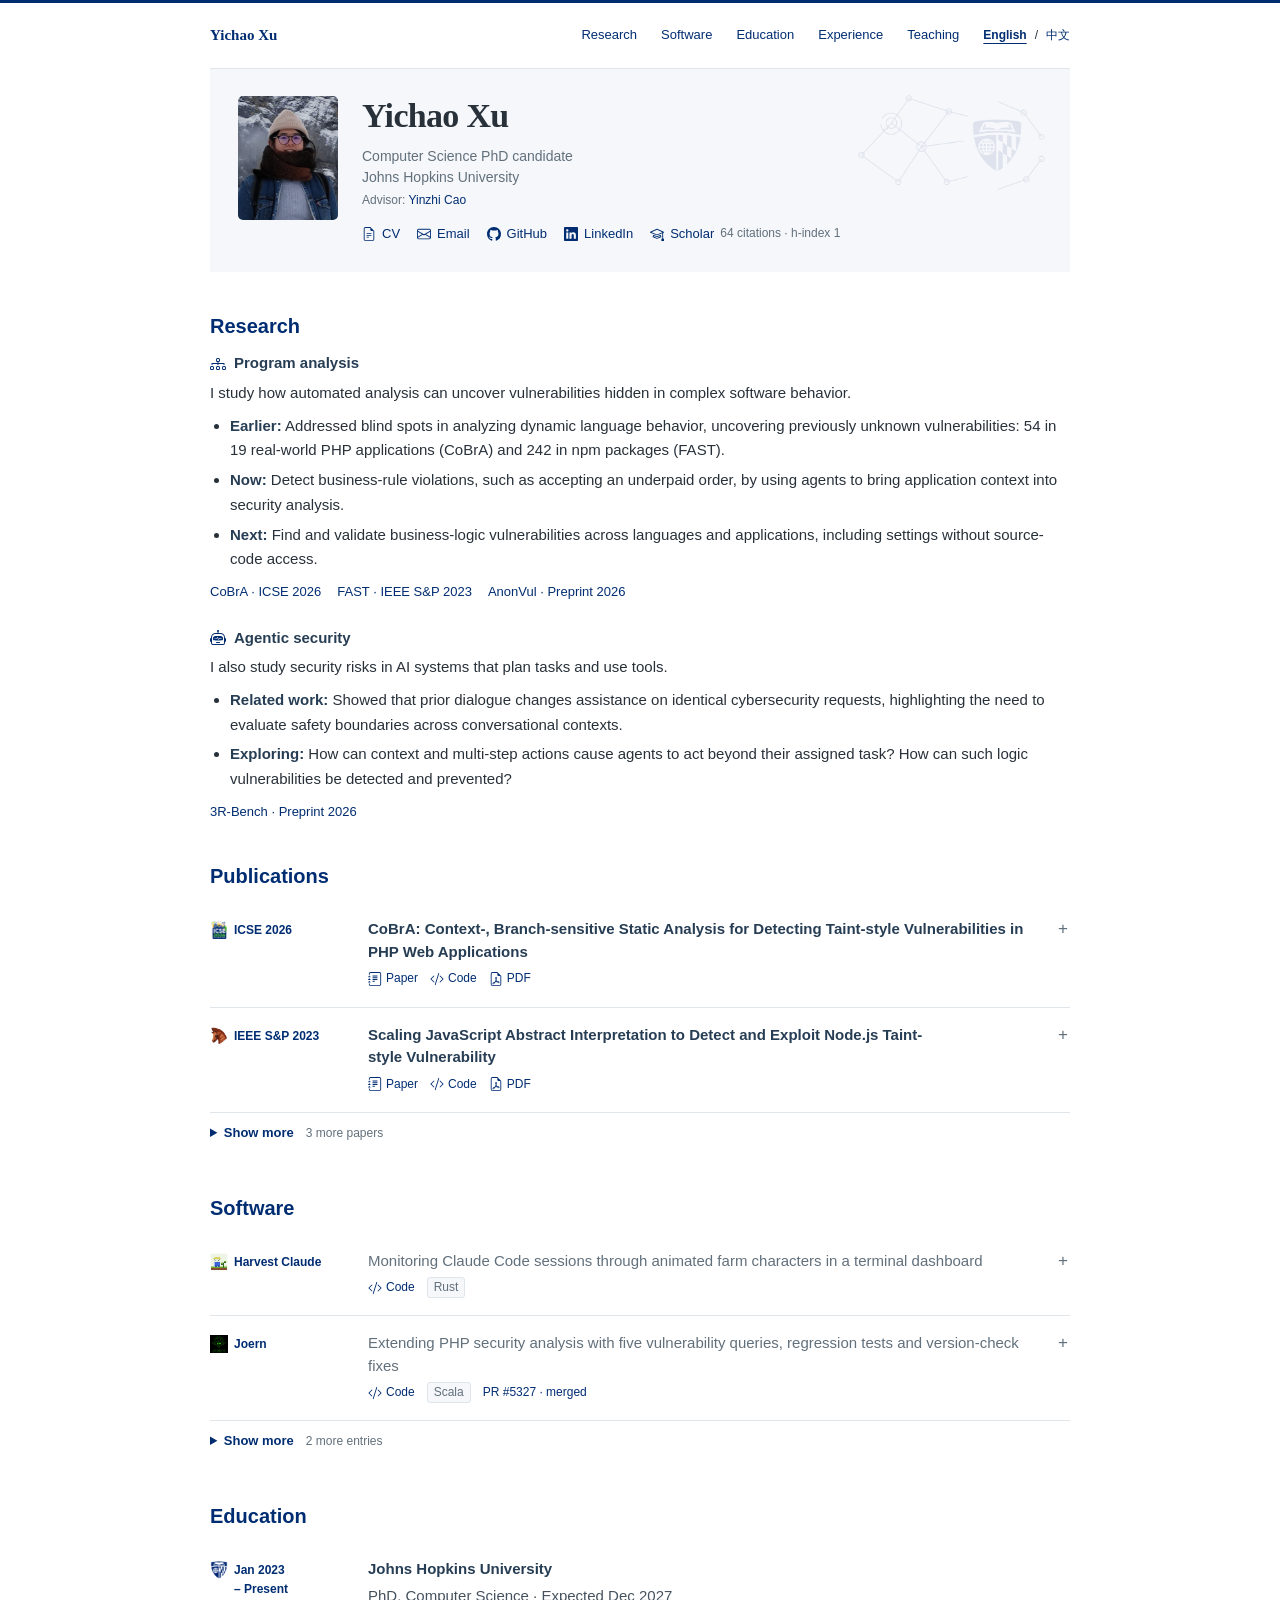
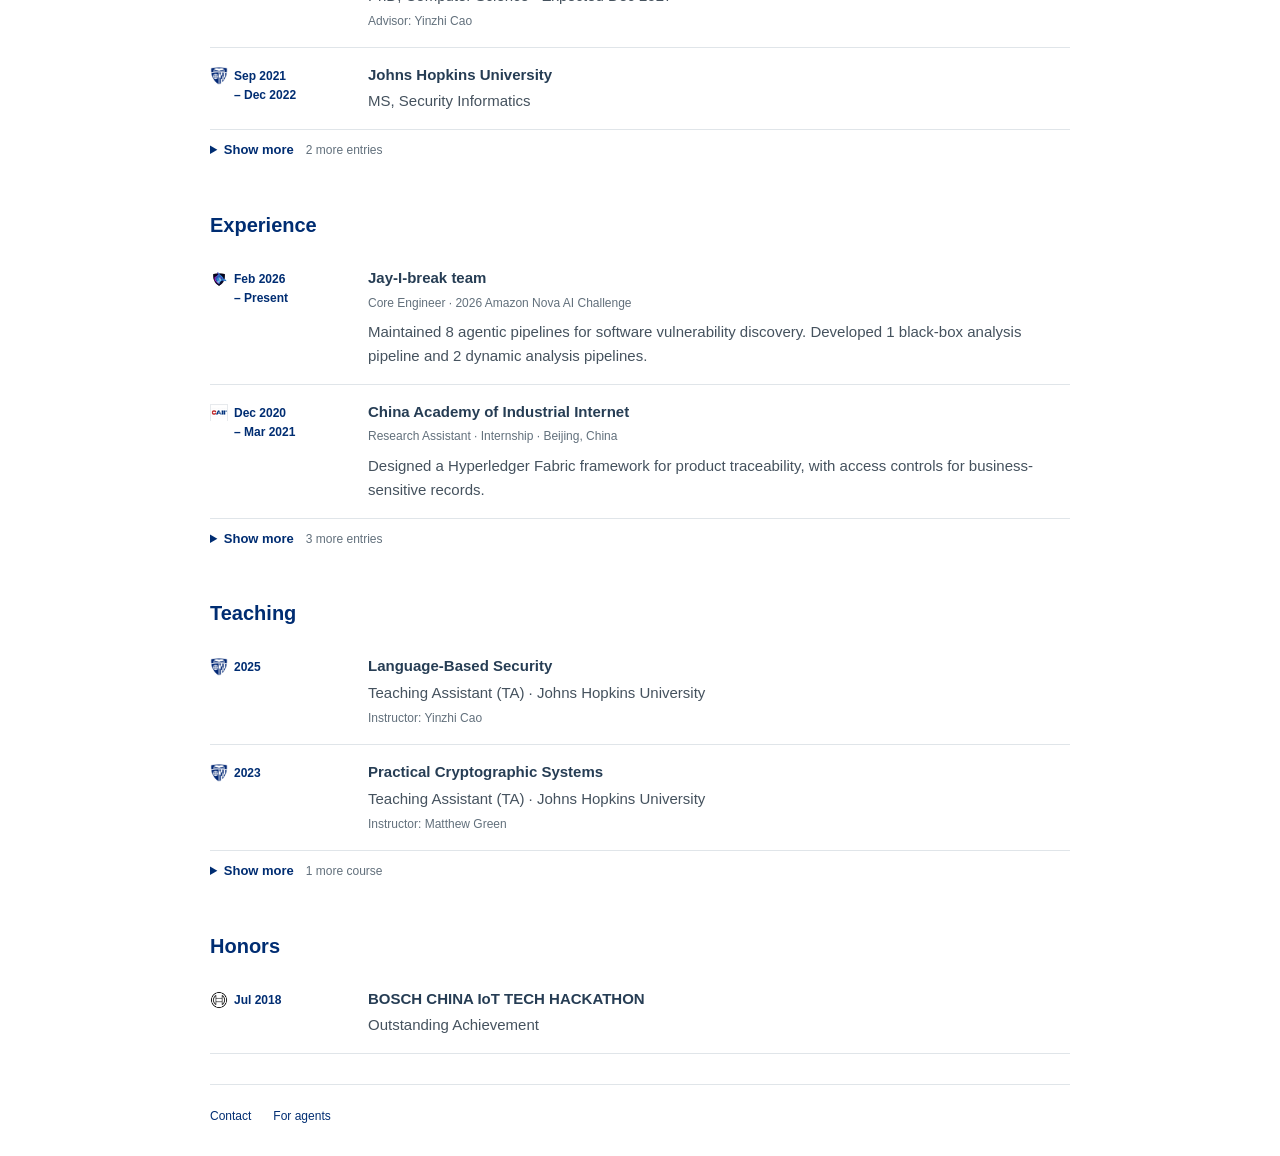
==== commit 6c6f6955: "docs(site): emphasize research advances and security outcomes" ====
--- a/index.html
+++ b/index.html
@@ -26,11 +26,11 @@
   <h2 id="research-title">Research</h2>
   <div class="research-direction">
     <h3><img class="direction-icon" src="assets/icons/diagram-3.svg" width="16" height="16" alt="" aria-hidden="true">Program analysis</h3>
-    <p>I build tools that analyze software behavior to find security flaws.</p>
+    <p>I study how automated analysis can uncover vulnerabilities hidden in complex software behavior.</p>
     <ul class="research-progress">
-      <li><strong>Earlier:</strong> Developed tools for finding vulnerabilities in PHP and JavaScript software.</li>
-      <li><strong>Now:</strong> Use agents to strengthen security tools, focusing on business-rule violations such as accepting an underpaid order.</li>
-      <li><strong>Next:</strong> Extend this analysis across languages and applications, including those without source-code access.</li>
+      <li><strong>Earlier:</strong> Addressed blind spots in analyzing dynamic language behavior, uncovering previously unknown vulnerabilities: 54 in 19 real-world PHP applications (CoBrA) and 242 in npm packages (FAST).</li>
+      <li><strong>Now:</strong> Detect business-rule violations, such as accepting an underpaid order, by using agents to bring application context into security analysis.</li>
+      <li><strong>Next:</strong> Find and validate business-logic vulnerabilities across languages and applications, including settings without source-code access.</li>
     </ul>
     <p class="research-links"><a href="#cobra">CoBrA · ICSE 2026</a><a href="#fast">FAST · IEEE S&amp;P 2023</a><a href="#discovery">AnonVul · Preprint 2026</a></p>
   </div>
@@ -38,7 +38,7 @@
     <h3><img class="direction-icon" src="assets/icons/robot.svg" width="16" height="16" alt="" aria-hidden="true">Agentic security</h3>
     <p>I also study security risks in AI systems that plan tasks and use tools.</p>
     <ul class="research-progress">
-      <li><strong>Related work:</strong> Studied how conversation affects an AI assistant&#39;s cybersecurity assistance.</li>
+      <li><strong>Related work:</strong> Showed that prior dialogue changes assistance on identical cybersecurity requests, highlighting the need to evaluate safety boundaries across conversational contexts.</li>
       <li><strong>Exploring:</strong> How can context and multi-step actions cause agents to act beyond their assigned task? How can such logic vulnerabilities be detected and prevented?</li>
     </ul>
     <p class="research-links"><a href="#context">3R-Bench · Preprint 2026</a></p>
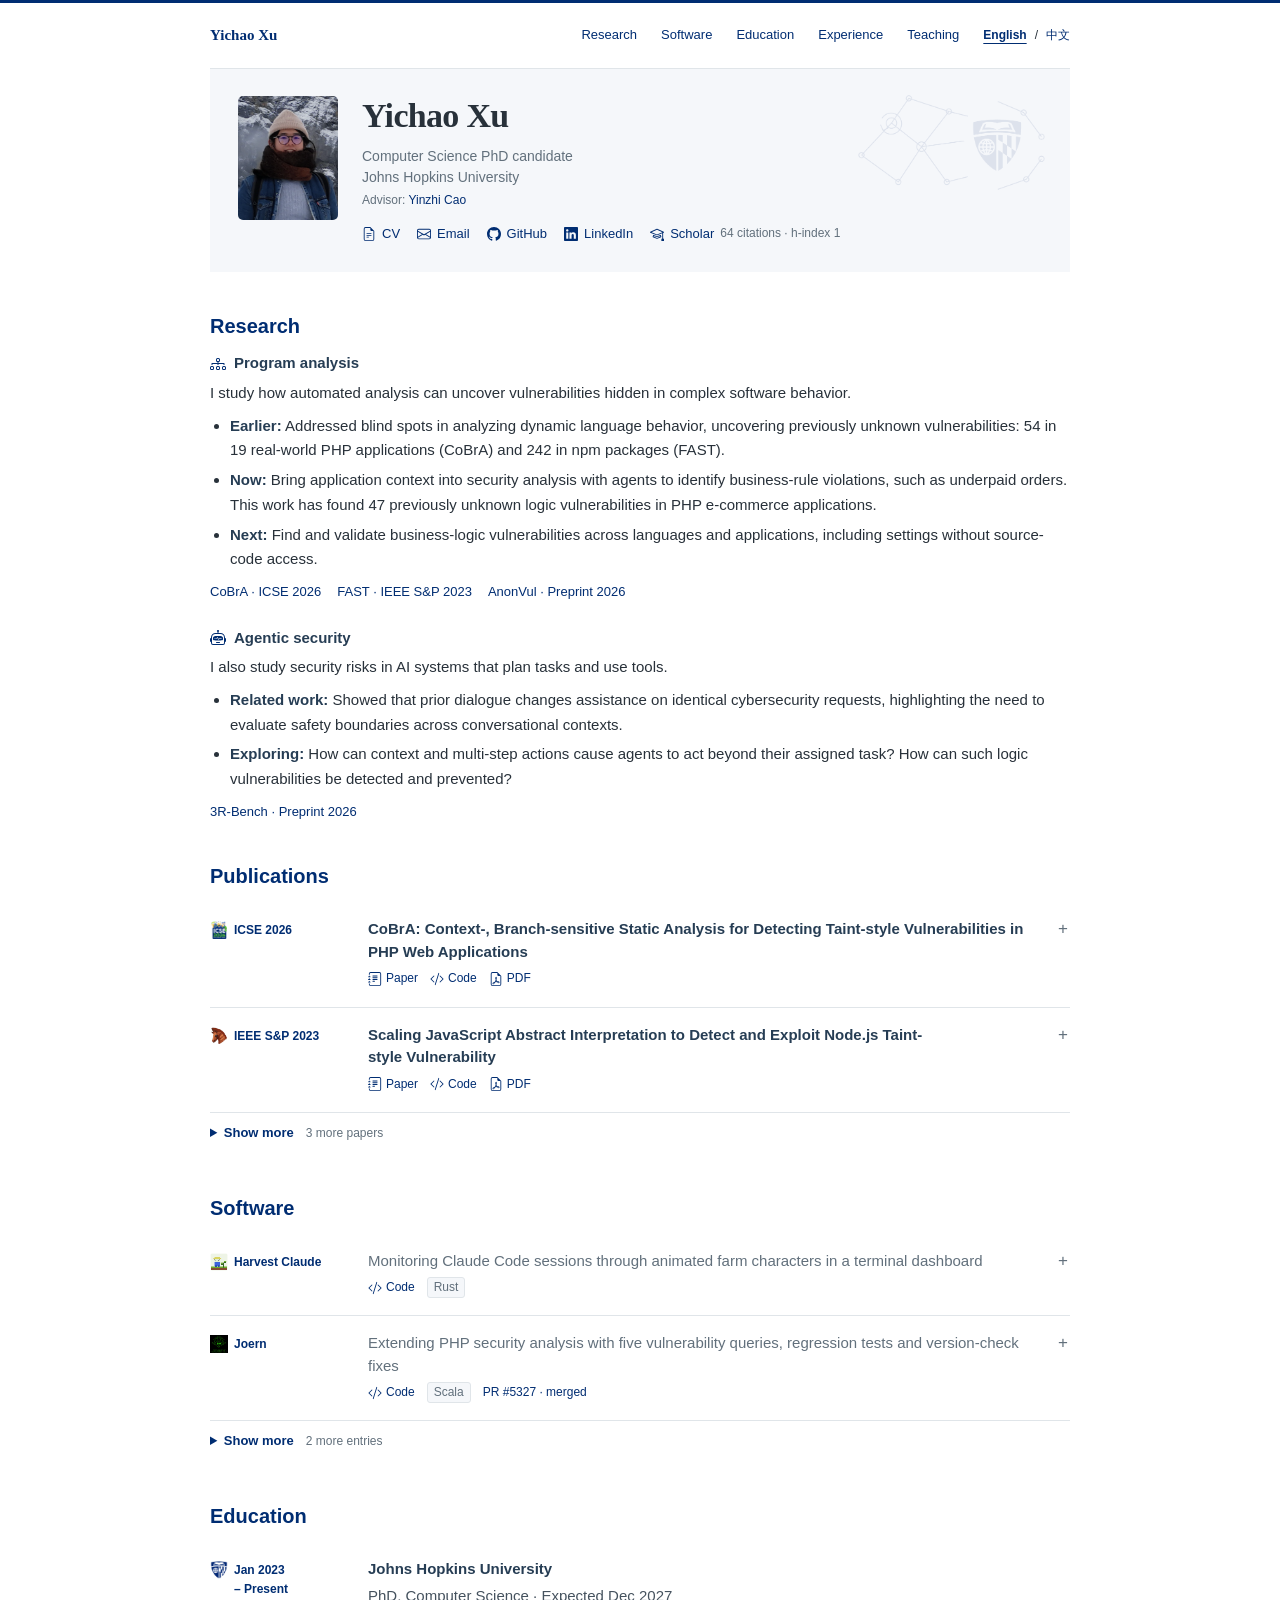
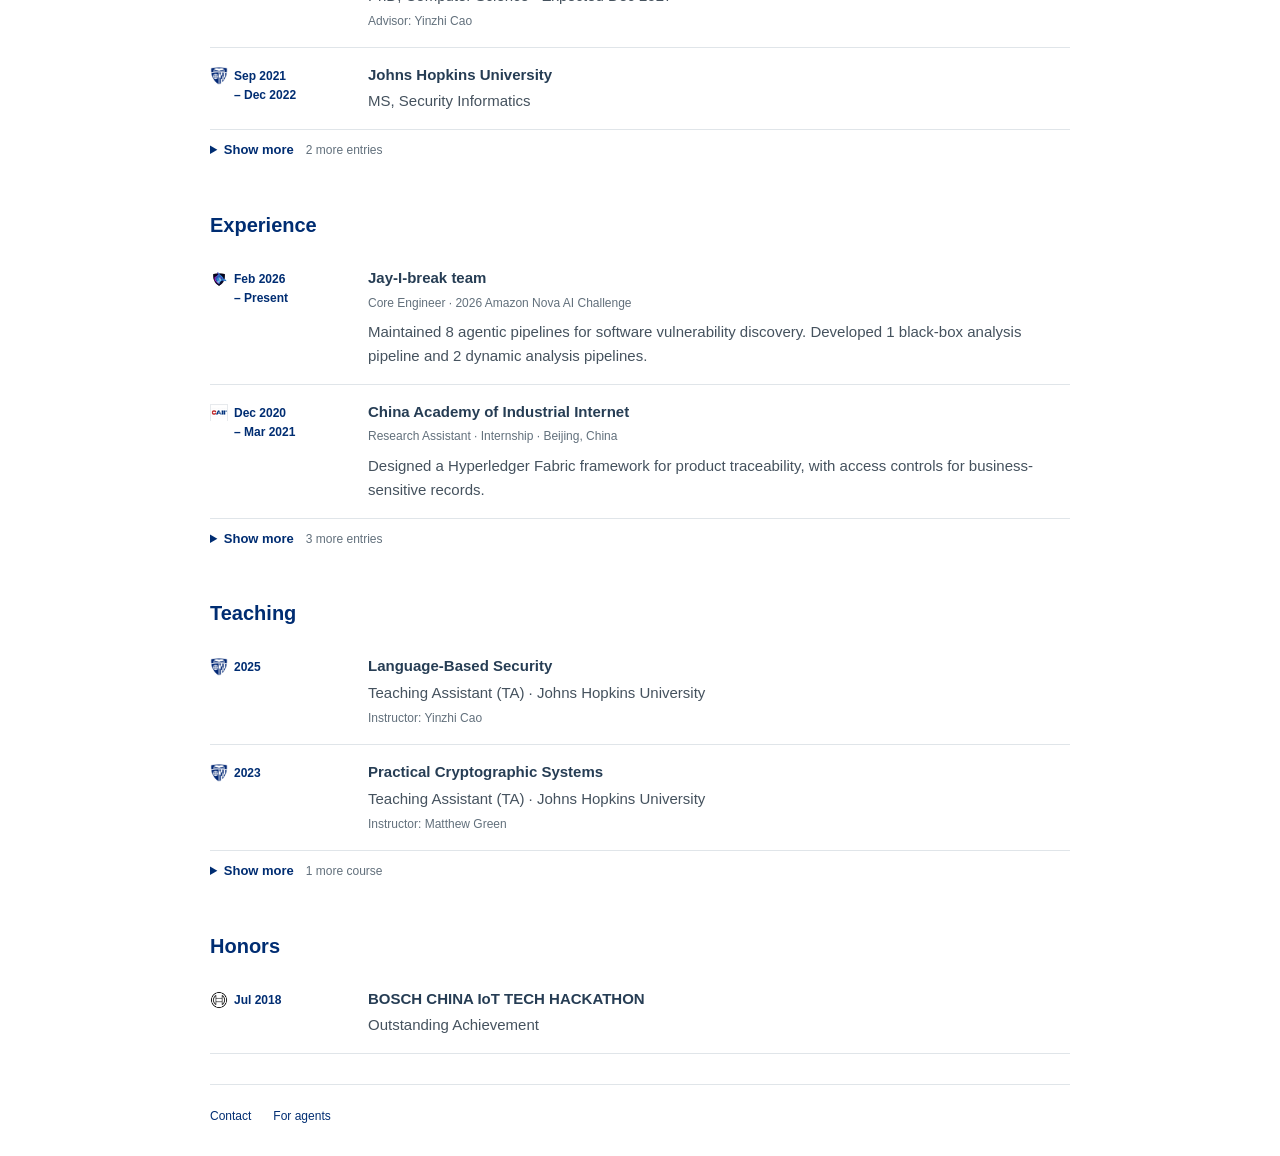
==== commit 871e8acf: "docs(site): add current logic-vulnerability findings" ====
--- a/index.html
+++ b/index.html
@@ -29,7 +29,7 @@
     <p>I study how automated analysis can uncover vulnerabilities hidden in complex software behavior.</p>
     <ul class="research-progress">
       <li><strong>Earlier:</strong> Addressed blind spots in analyzing dynamic language behavior, uncovering previously unknown vulnerabilities: 54 in 19 real-world PHP applications (CoBrA) and 242 in npm packages (FAST).</li>
-      <li><strong>Now:</strong> Detect business-rule violations, such as accepting an underpaid order, by using agents to bring application context into security analysis.</li>
+      <li><strong>Now:</strong> Bring application context into security analysis with agents to identify business-rule violations, such as underpaid orders. This work has found 47 previously unknown logic vulnerabilities in PHP e-commerce applications.</li>
       <li><strong>Next:</strong> Find and validate business-logic vulnerabilities across languages and applications, including settings without source-code access.</li>
     </ul>
     <p class="research-links"><a href="#cobra">CoBrA · ICSE 2026</a><a href="#fast">FAST · IEEE S&amp;P 2023</a><a href="#discovery">AnonVul · Preprint 2026</a></p>
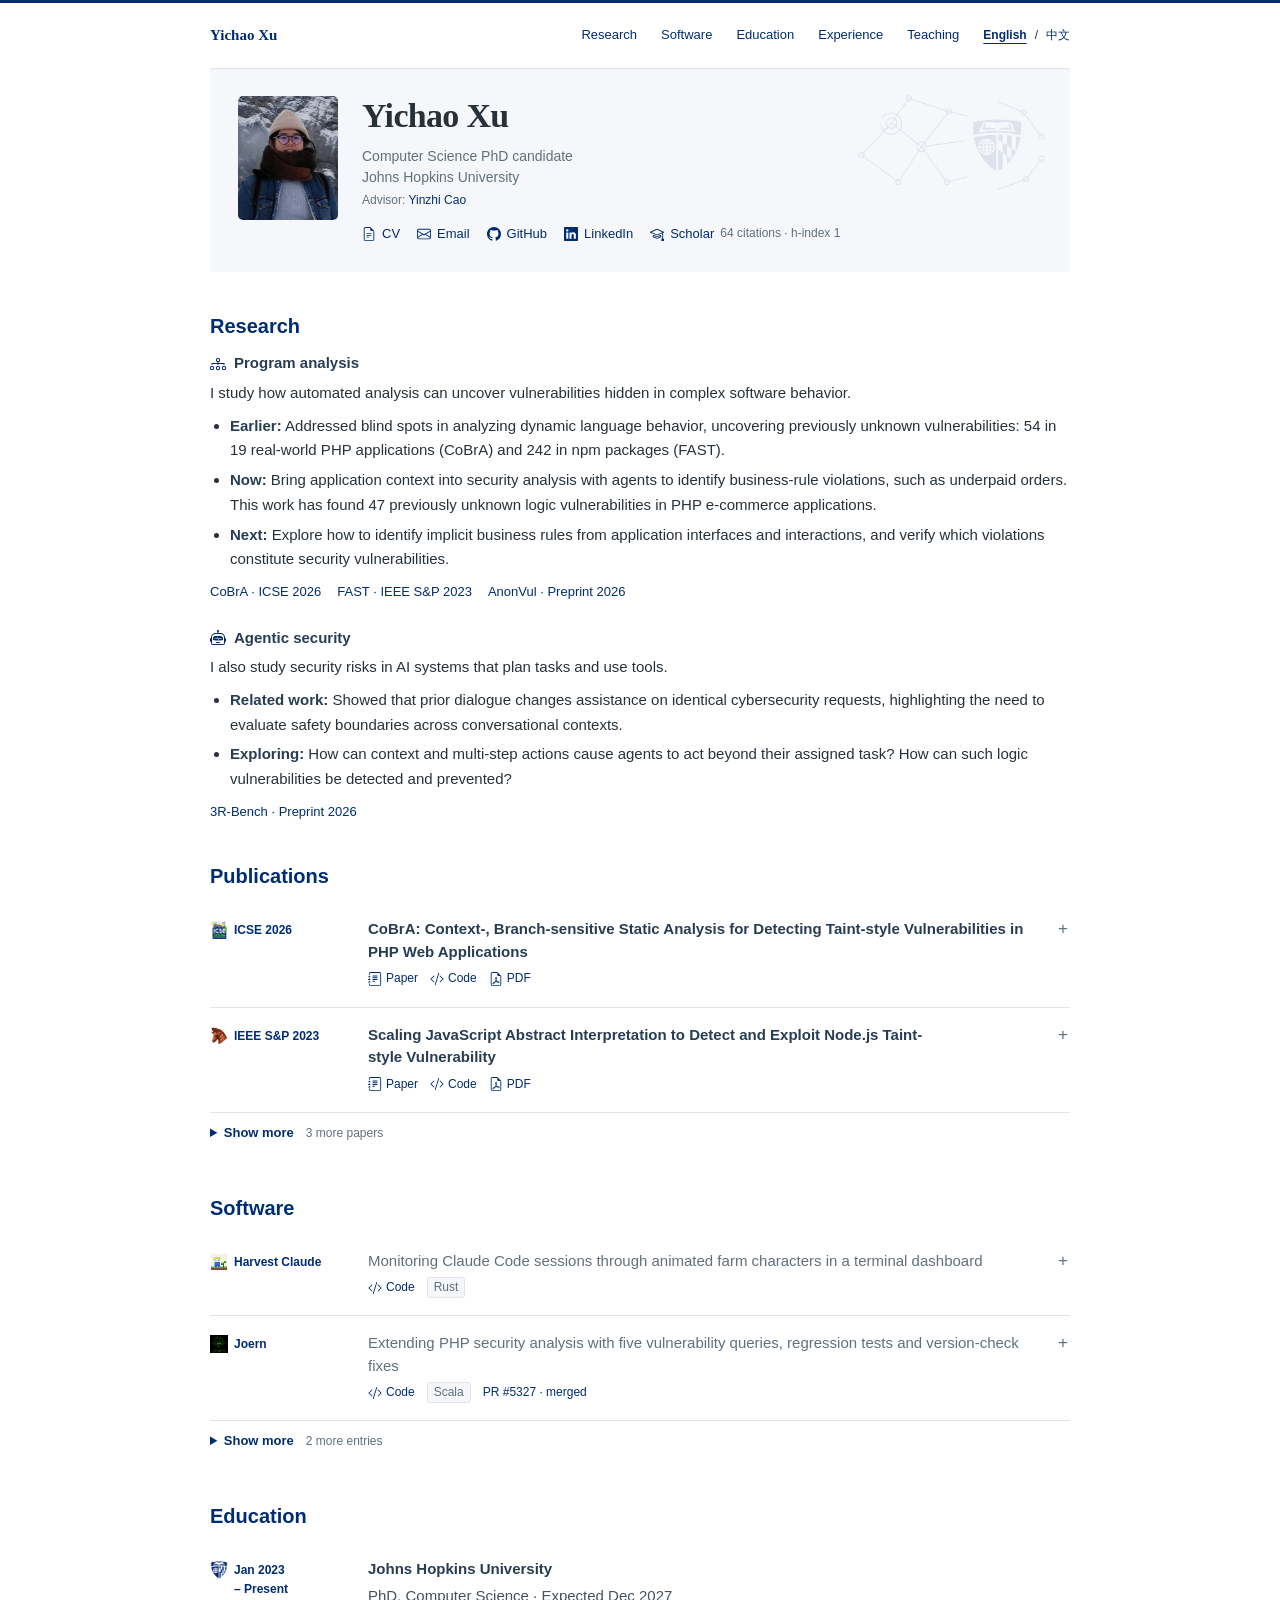
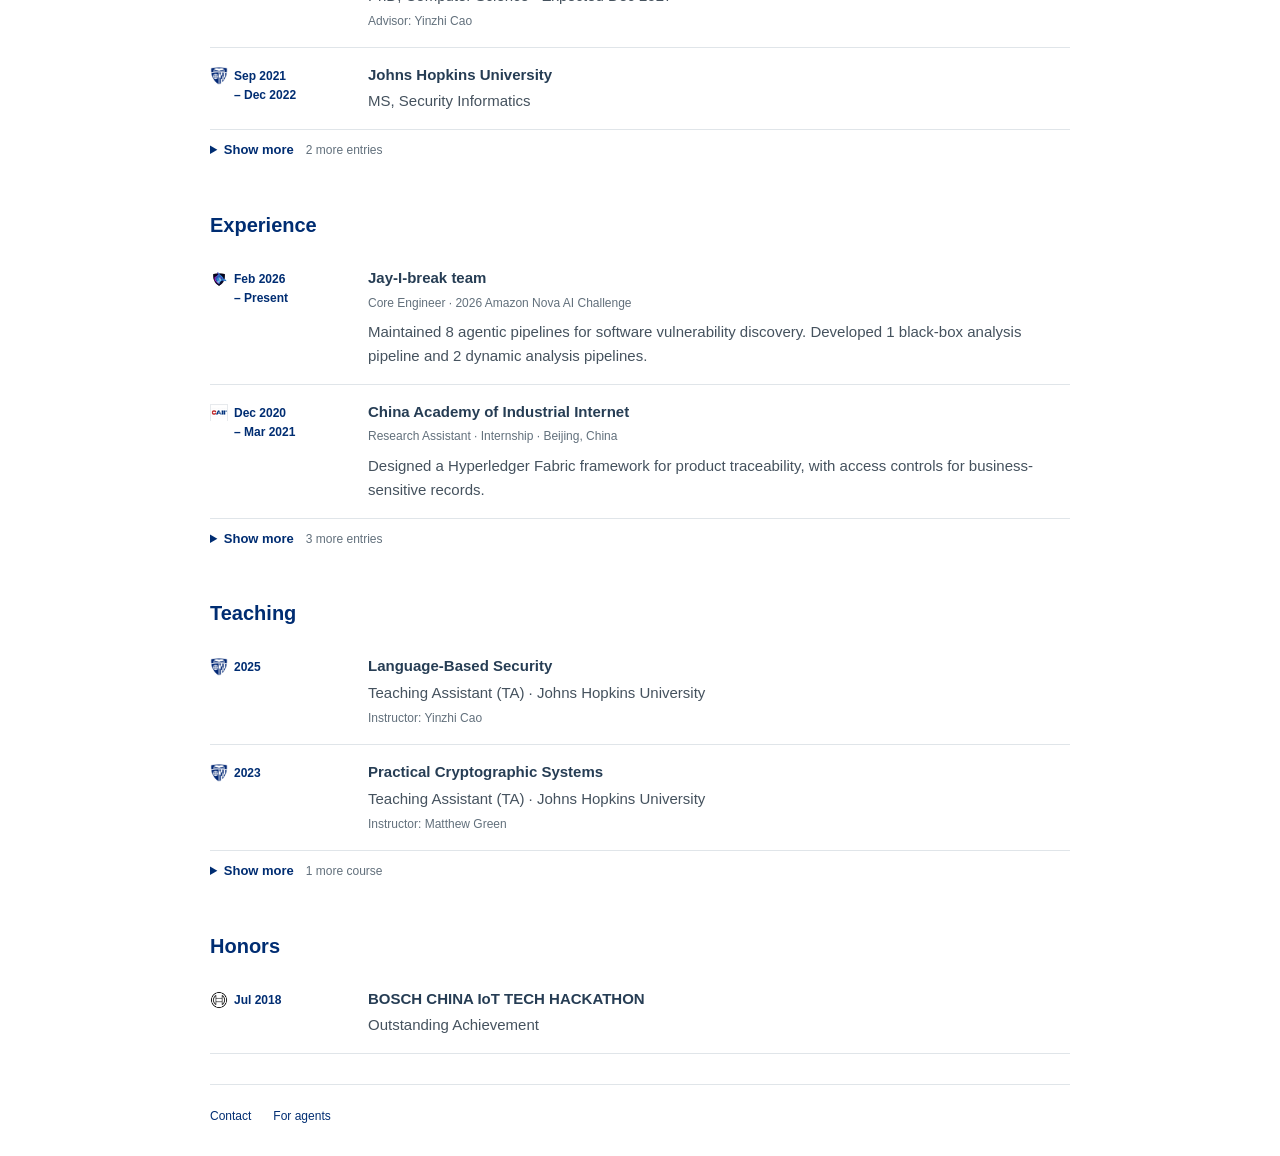
==== commit 7f000626: "docs(site): clarify the next research question" ====
--- a/index.html
+++ b/index.html
@@ -30,7 +30,7 @@
     <ul class="research-progress">
       <li><strong>Earlier:</strong> Addressed blind spots in analyzing dynamic language behavior, uncovering previously unknown vulnerabilities: 54 in 19 real-world PHP applications (CoBrA) and 242 in npm packages (FAST).</li>
       <li><strong>Now:</strong> Bring application context into security analysis with agents to identify business-rule violations, such as underpaid orders. This work has found 47 previously unknown logic vulnerabilities in PHP e-commerce applications.</li>
-      <li><strong>Next:</strong> Find and validate business-logic vulnerabilities across languages and applications, including settings without source-code access.</li>
+      <li><strong>Next:</strong> Explore how to identify implicit business rules from application interfaces and interactions, and verify which violations constitute security vulnerabilities.</li>
     </ul>
     <p class="research-links"><a href="#cobra">CoBrA · ICSE 2026</a><a href="#fast">FAST · IEEE S&amp;P 2023</a><a href="#discovery">AnonVul · Preprint 2026</a></p>
   </div>
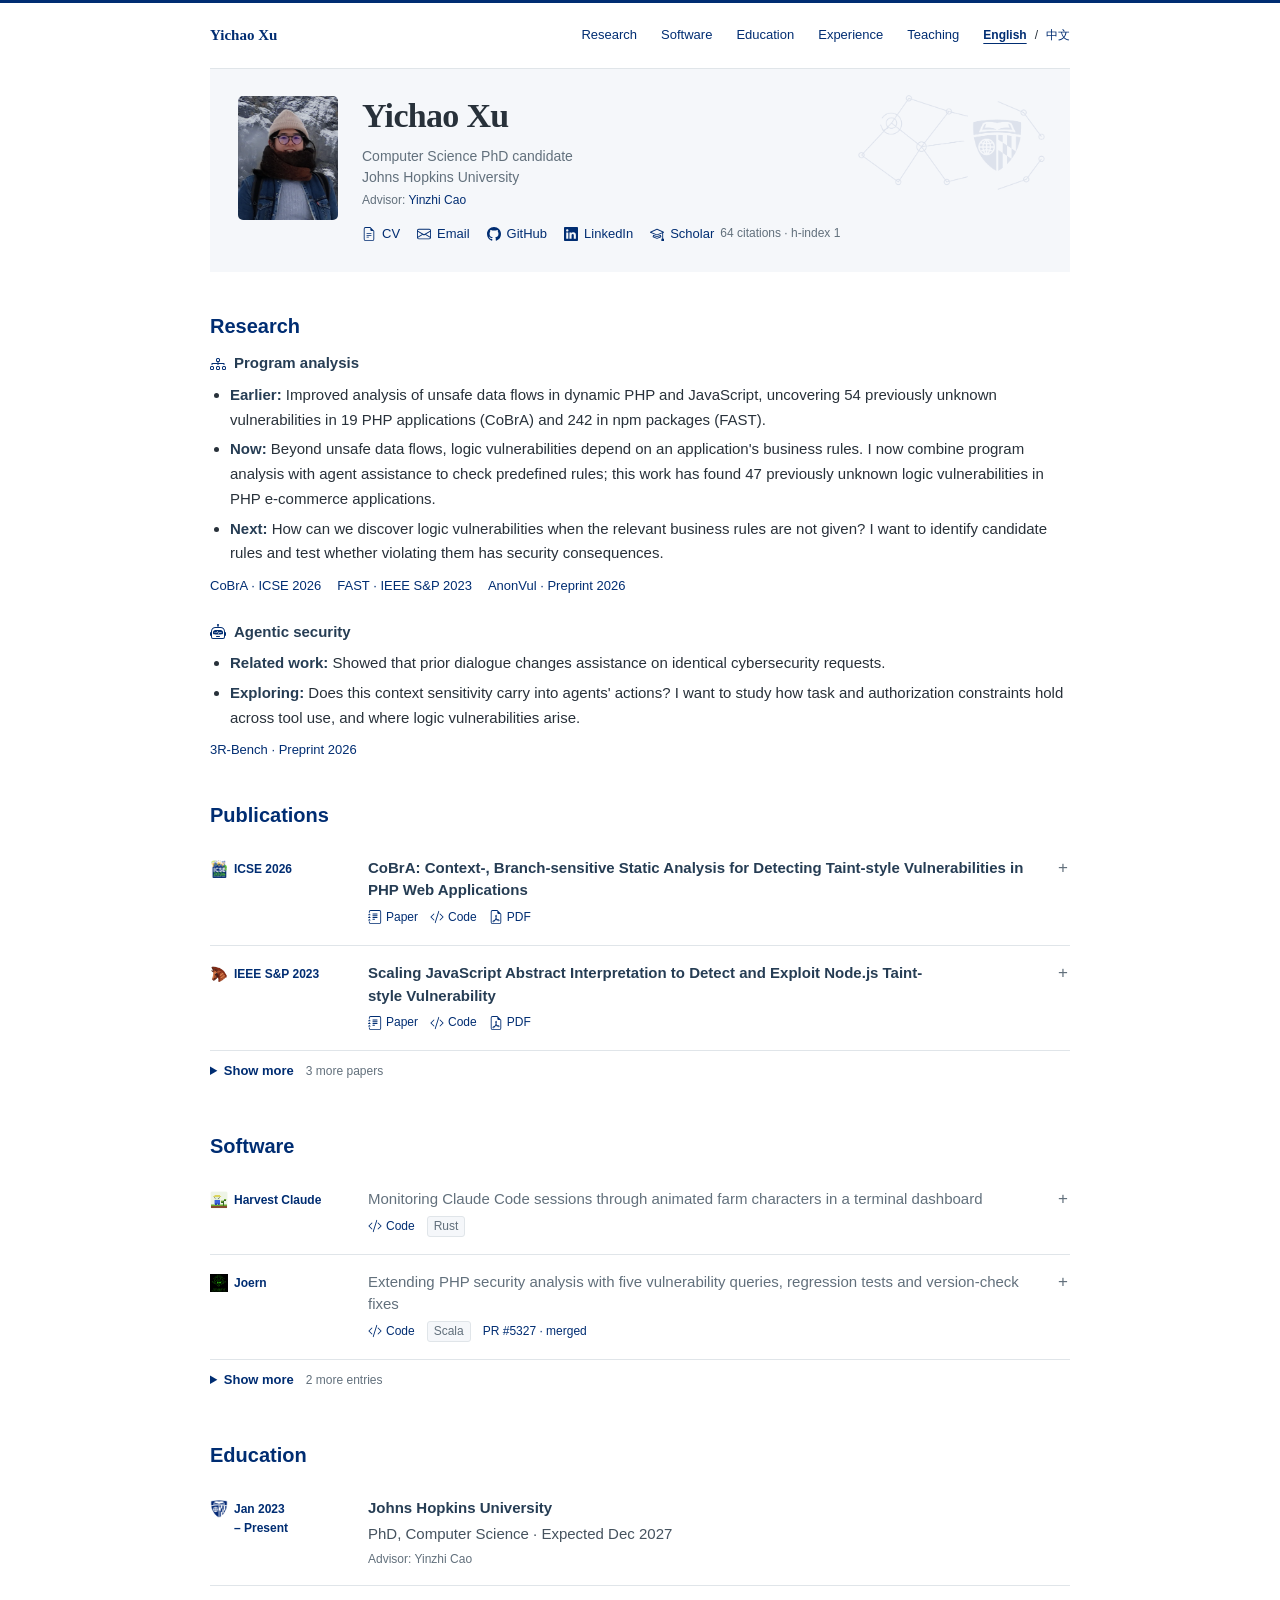
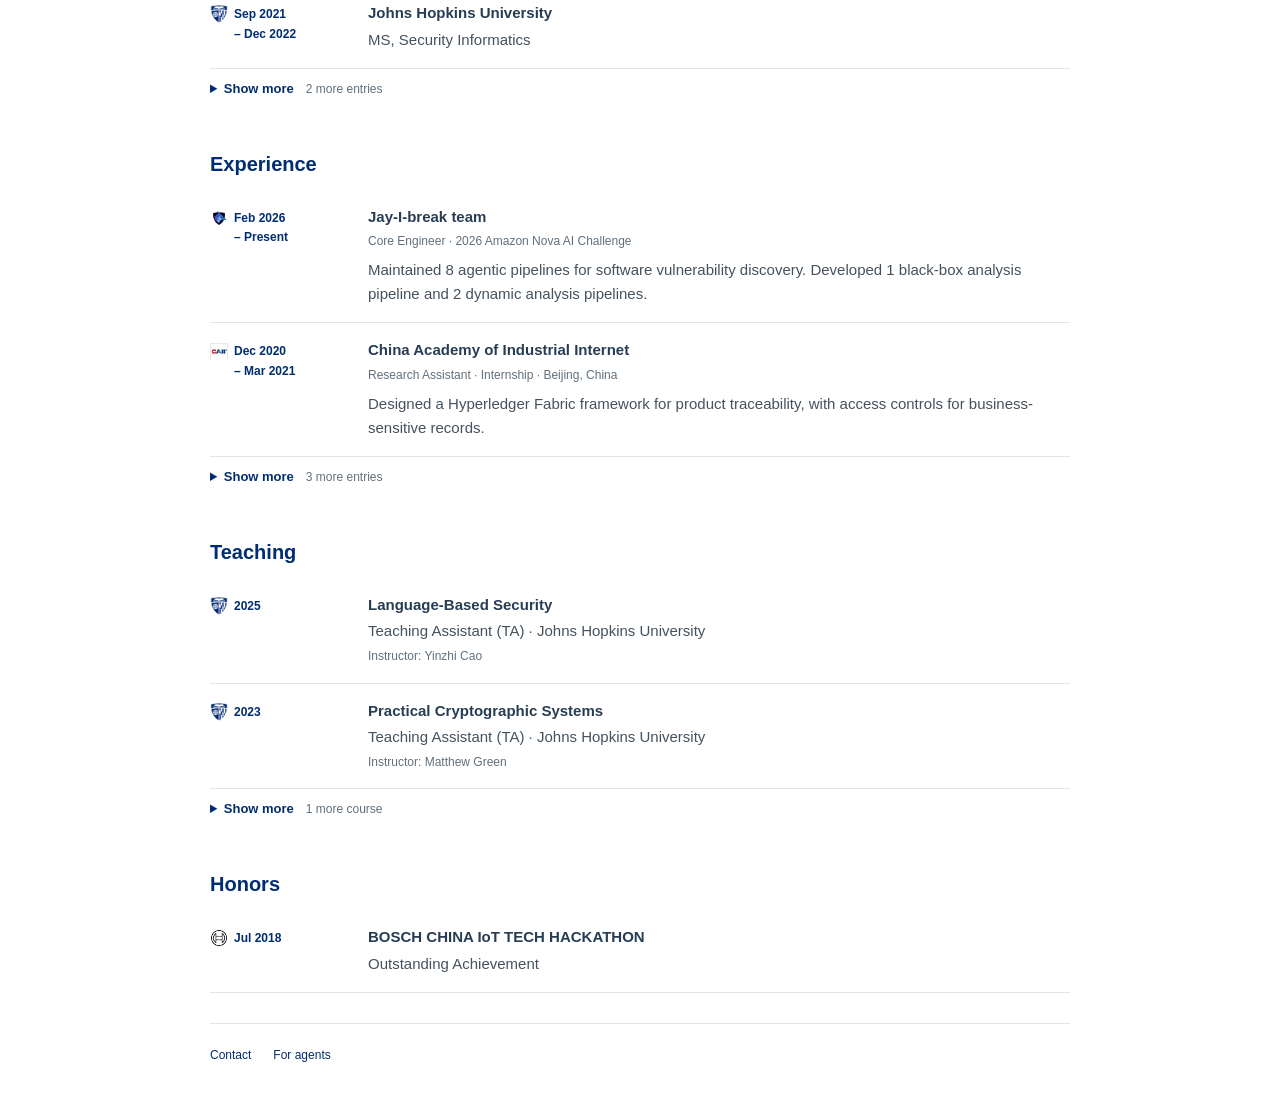
==== commit 8f07c978: "docs(site): connect research findings to open questions" ====
--- a/index.html
+++ b/index.html
@@ -26,20 +26,18 @@
   <h2 id="research-title">Research</h2>
   <div class="research-direction">
     <h3><img class="direction-icon" src="assets/icons/diagram-3.svg" width="16" height="16" alt="" aria-hidden="true">Program analysis</h3>
-    <p>I study how automated analysis can uncover vulnerabilities hidden in complex software behavior.</p>
     <ul class="research-progress">
-      <li><strong>Earlier:</strong> Addressed blind spots in analyzing dynamic language behavior, uncovering previously unknown vulnerabilities: 54 in 19 real-world PHP applications (CoBrA) and 242 in npm packages (FAST).</li>
-      <li><strong>Now:</strong> Bring application context into security analysis with agents to identify business-rule violations, such as underpaid orders. This work has found 47 previously unknown logic vulnerabilities in PHP e-commerce applications.</li>
-      <li><strong>Next:</strong> Explore how to identify implicit business rules from application interfaces and interactions, and verify which violations constitute security vulnerabilities.</li>
+      <li><strong>Earlier:</strong> Improved analysis of unsafe data flows in dynamic PHP and JavaScript, uncovering 54 previously unknown vulnerabilities in 19 PHP applications (CoBrA) and 242 in npm packages (FAST).</li>
+      <li><strong>Now:</strong> Beyond unsafe data flows, logic vulnerabilities depend on an application&#39;s business rules. I now combine program analysis with agent assistance to check predefined rules; this work has found 47 previously unknown logic vulnerabilities in PHP e-commerce applications.</li>
+      <li><strong>Next:</strong> How can we discover logic vulnerabilities when the relevant business rules are not given? I want to identify candidate rules and test whether violating them has security consequences.</li>
     </ul>
     <p class="research-links"><a href="#cobra">CoBrA · ICSE 2026</a><a href="#fast">FAST · IEEE S&amp;P 2023</a><a href="#discovery">AnonVul · Preprint 2026</a></p>
   </div>
   <div class="research-direction">
     <h3><img class="direction-icon" src="assets/icons/robot.svg" width="16" height="16" alt="" aria-hidden="true">Agentic security</h3>
-    <p>I also study security risks in AI systems that plan tasks and use tools.</p>
     <ul class="research-progress">
-      <li><strong>Related work:</strong> Showed that prior dialogue changes assistance on identical cybersecurity requests, highlighting the need to evaluate safety boundaries across conversational contexts.</li>
-      <li><strong>Exploring:</strong> How can context and multi-step actions cause agents to act beyond their assigned task? How can such logic vulnerabilities be detected and prevented?</li>
+      <li><strong>Related work:</strong> Showed that prior dialogue changes assistance on identical cybersecurity requests.</li>
+      <li><strong>Exploring:</strong> Does this context sensitivity carry into agents&#39; actions? I want to study how task and authorization constraints hold across tool use, and where logic vulnerabilities arise.</li>
     </ul>
     <p class="research-links"><a href="#context">3R-Bench · Preprint 2026</a></p>
   </div>
